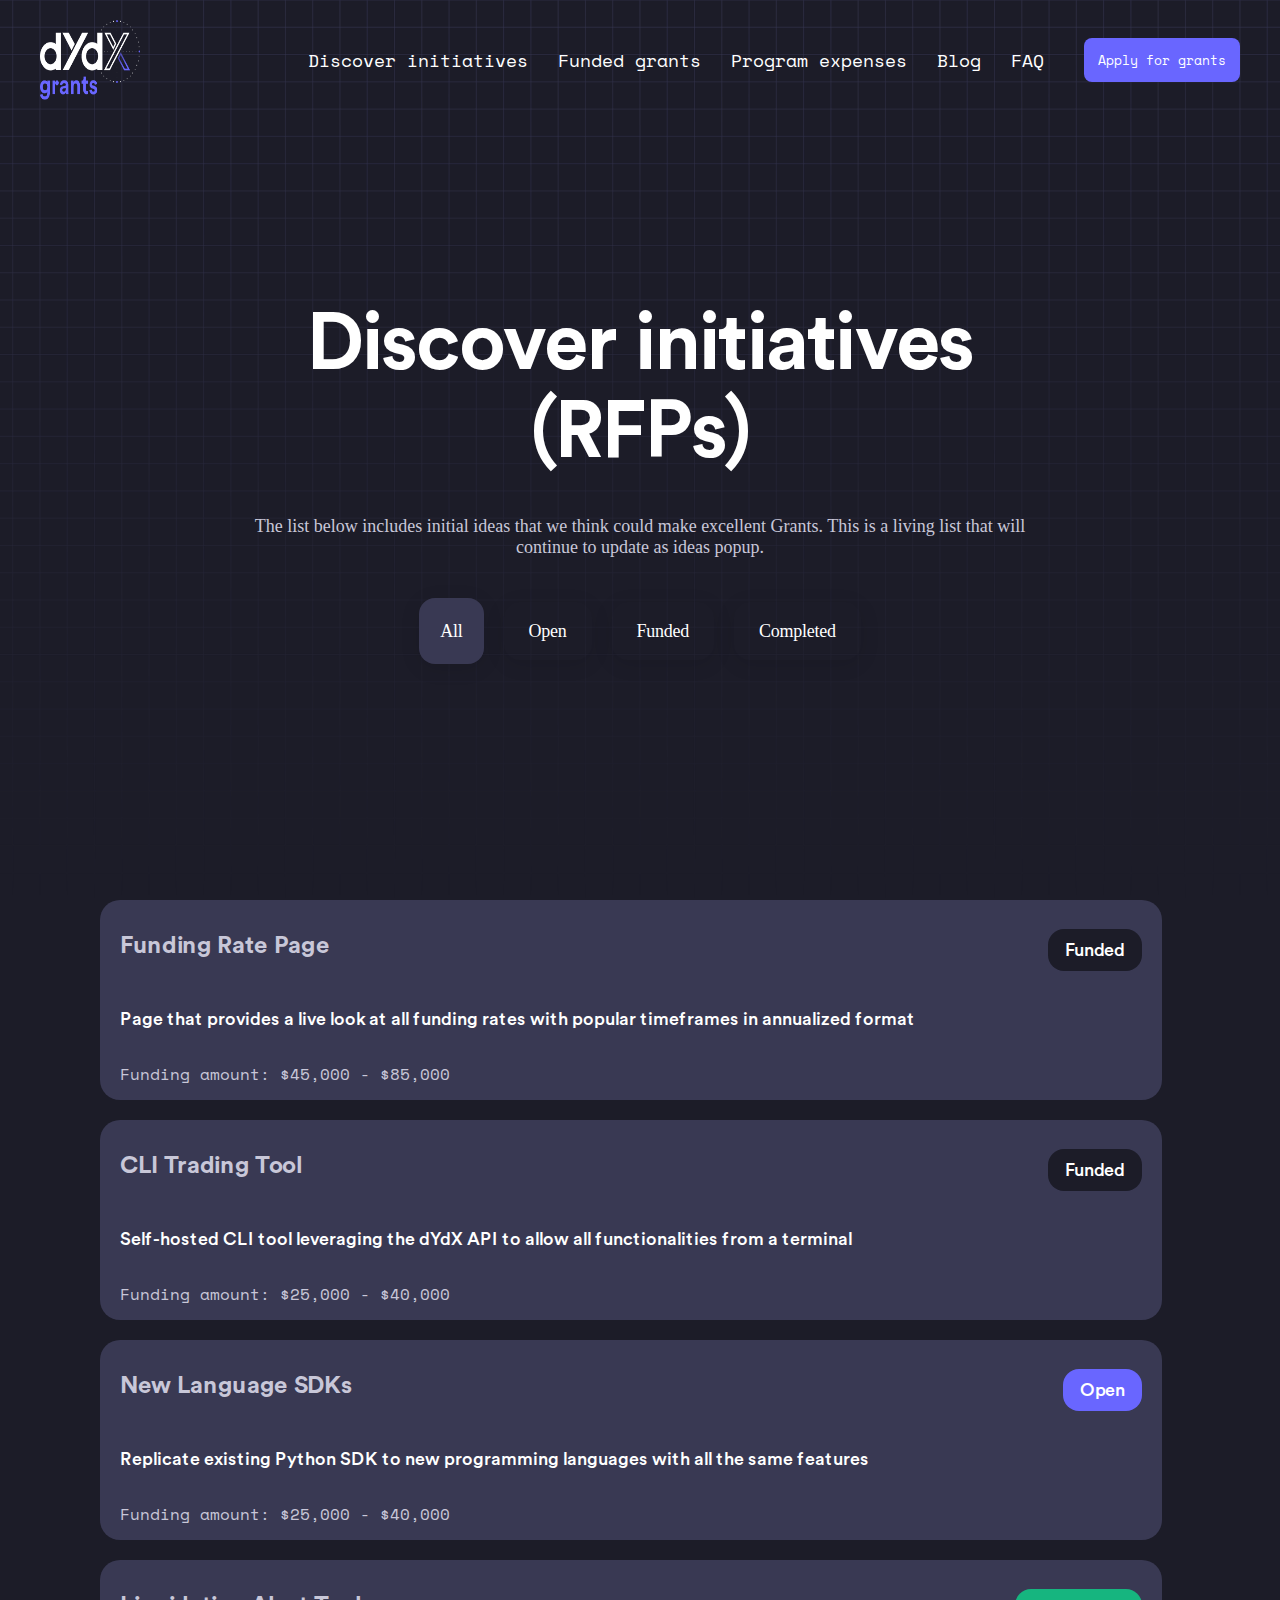
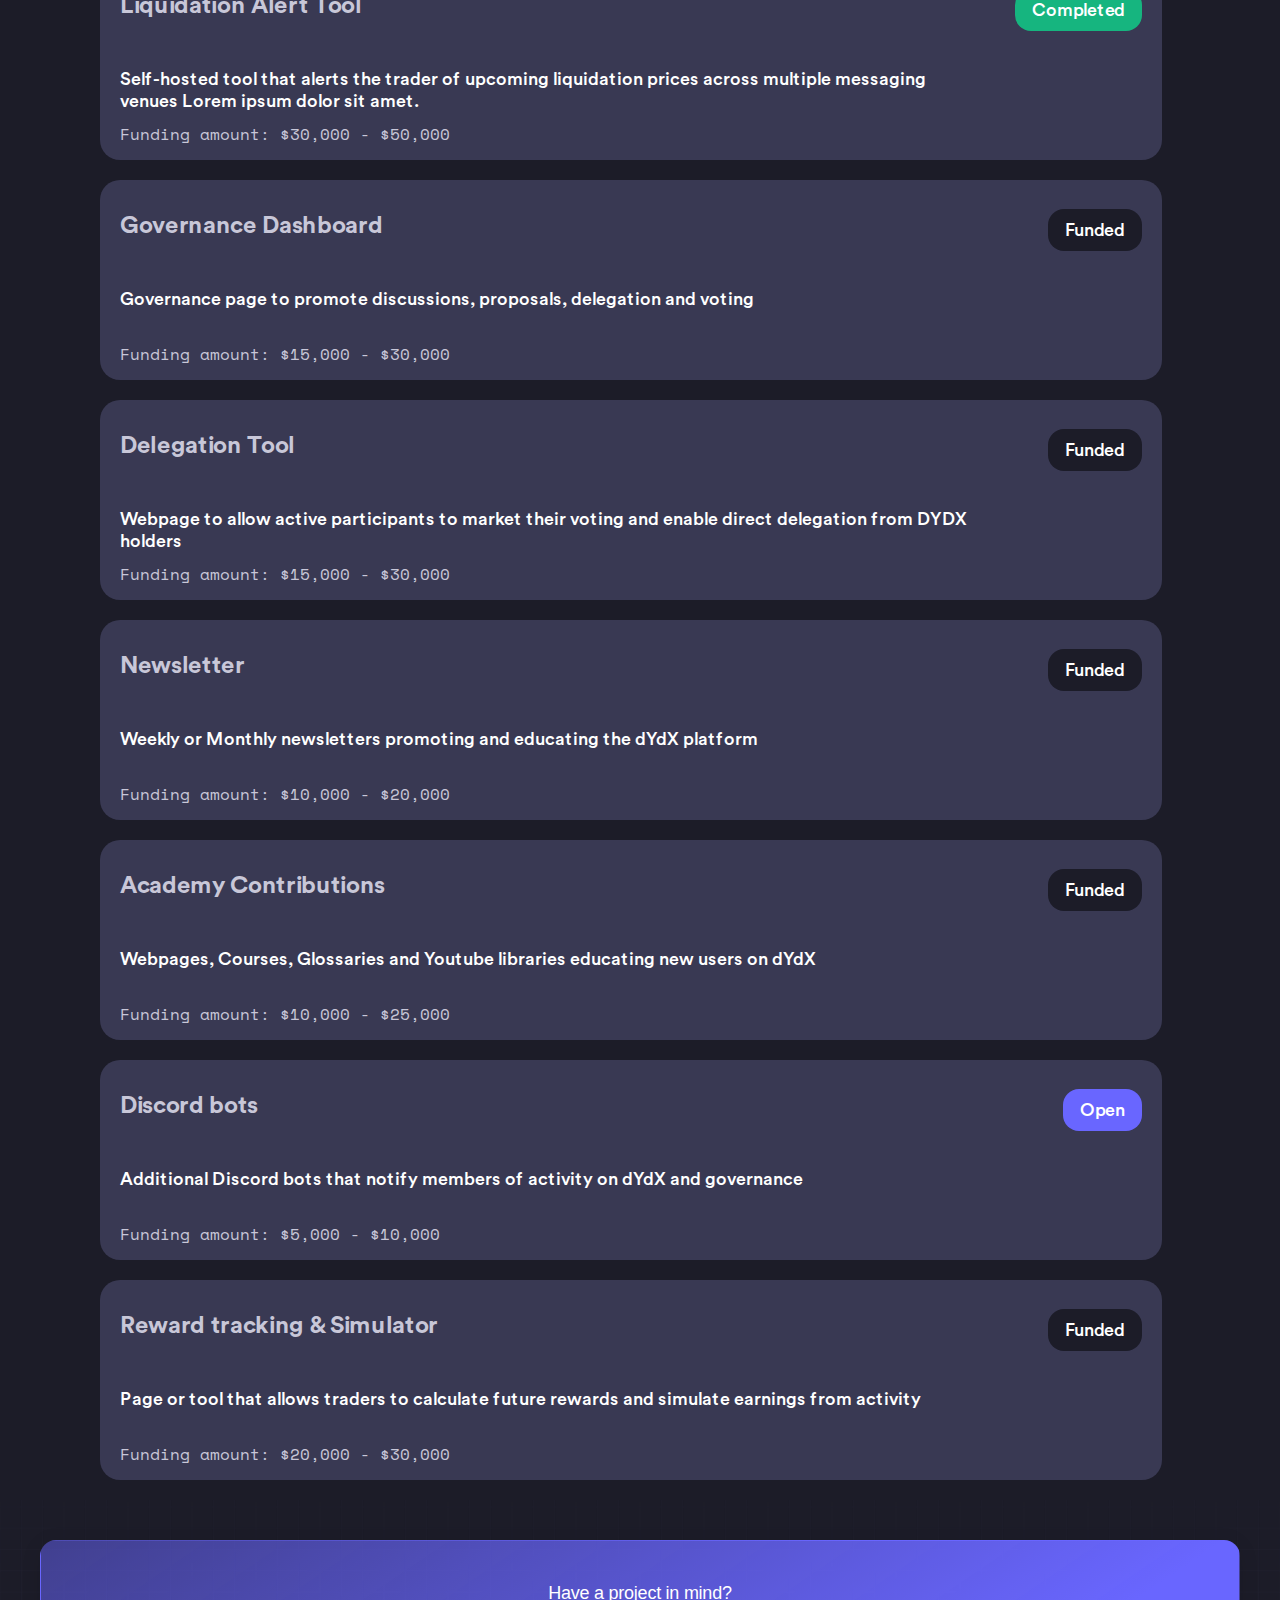
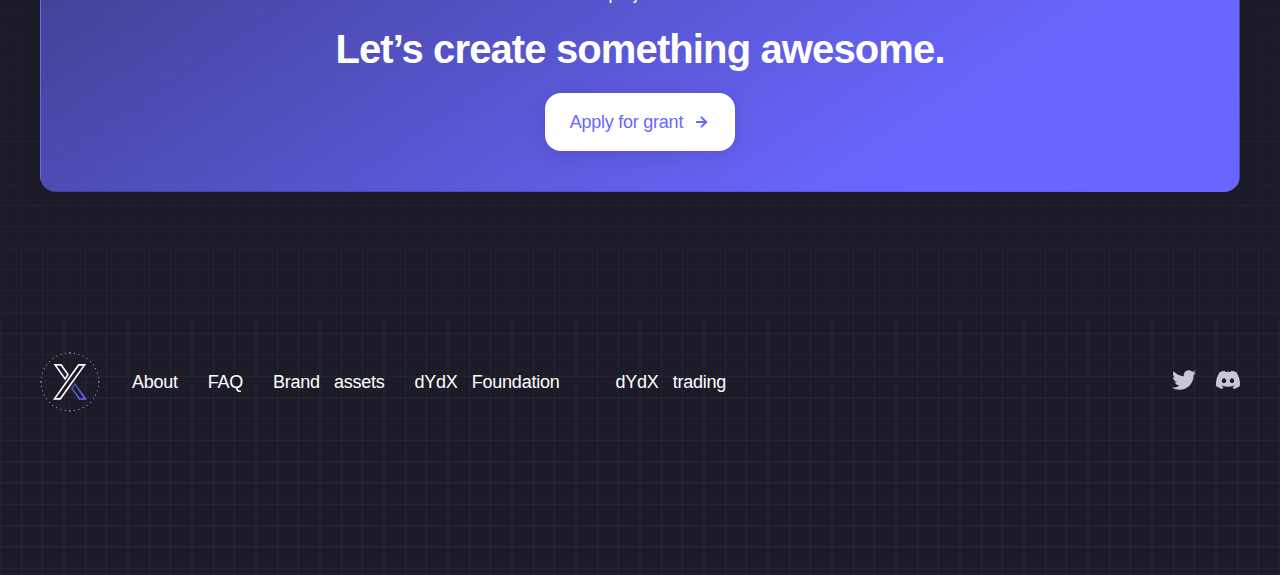
==== pages/about.html @ 783eee75 "first commit" ====
<!DOCTYPE html>
<html lang="en">
  <head>
    <meta charset="UTF-8" />
    <meta name="viewport" content="width=device-width, initial-scale=1.0" />
    <link
      rel="shortcut icon"
      href="../assets/images/Logo.png"
      type="image/x-icon"
    />
    <title>DYDX Grands</title>
    <link rel="stylesheet" href="../scss/main.css" />
  </head>
  <body>
    <header>
      <div class="container">
        <div class="header-nav">
          <img class="logo" src="../assets/images/Logo.png" alt="" />
          <nav>
            <ul>
              <li>
                <a href="./about.html">Discover initiatives</a>
                <a href="./Funded_grants.html">Funded grants</a>
                <a href="./index.html">Program expenses</a>
                <a href="./Blog.html">Blog</a>
                <a href="./FAQ.html">FAQ</a>
              </li>
            </ul>
            <button class="btn">Apply <span>for grants</span></button>

            <img
              src="../assets/icons/fi_menu.svg"
              alt=""
              class="menu-button"
              onclick="toggleMenu()"
            />
          </nav>
        </div>
      </div>

      <div class="header-title">
        <h1>Discover initiatives (RFPs)</h1>
        <b>
          The list below includes initial ideas that we think could make
          excellent Grants. This is a living list that will continue to update
          as ideas popup.
        </b>
        <div class="header-title-buttons">
          <button class="active">All</button>
          <button>Open</button>
          <button>Funded</button>
          <button>Completed</button>
        </div>
      </div>
      <div class="side-menu">
        <div class="side-menu-header">
          <img class="logo" src="../assets/images/Logo.png" alt="" />
          <div class="side-menu-header-buttons">
            <button class="btn">Apply <span>for grants</span></button>
            <div class="side-menu-close" onclick="toggleMenu()">&times;</div>
          </div>
        </div>
        <div class="side-menu-links">
          <a href="./pages/about.html">Discover initiatives</a>
          <a href="./pages/Funded_grants.html">Funded grants</a>
          <a href="./index.html">Program expenses</a>
          <a href="./pages/Blog.html">Blog</a>
          <a href="./pages/FAQ.html">FAQ</a>
        </div>
        <div class="side-menu-footer">
          <img src="../assets/icons/Twitter_Negative.svg" alt="" />
          <img src="../assets/icons/Discord_Negative.svg" alt="" />
        </div>
      </div>
    </header>
    <main class="categories-images">
      <section class="categories-about">
        <div class="container">
          <div class="categories-about-card">
            <div class="categories-about-card-header">
              <b> Funding Rate Page </b>

              <p class="fff">
                Page that provides a live look at all funding rates with popular
                timeframes in annualized format <span> asgdfhdngmfbvncbvcbxvncb</span>
              </p>
              <p class="ff">Funding amount: $45,000 - $85,000</p>
            </div>
            <div>
              <button>Funded</button>
            </div>
          </div>
          <div class="categories-about-card">
            <div class="categories-about-card-header">
              <b> CLI Trading Tool </b>

              <p class="fff">
                Self-hosted CLI tool leveraging the dYdX API to allow all
                functionalities from a terminal <span>
                  asgdfhdngmfbvncbvnmn,nmbnvcbvxcbncbxvncb
                </span>
              </p>
              <p class="ff">Funding amount: $25,000 - $40,000</p>
            </div>
            <div>
              <button>Funded</button>
            </div>
          </div>
          <div class="categories-about-card">
            <div class="categories-about-card-header">
              <b> New Language SDKs </b>

              <p class="fff">
                Replicate existing Python SDK to new programming languages with  all the same features <span>asgdfhdngmfbvncbvghmn,mnmbvnbcbvnbcbxvncb</span>
               
              </p>
              <p class="ff">Funding amount: $25,000 - $40,000</p>
            </div>
            <div>
              <button class="actives">Open</button>
            </div>
          </div>
          <div class="categories-about-card">
            <div class="categories-about-card-header">
              <b> Liquidation Alert Tool </b>

              <p class="fff">
                Self-hosted tool that alerts the trader of upcoming liquidation
                prices across multiple messaging venues Lorem ipsum dolor sit amet.
              </p>
              <p class="ff">Funding amount: $30,000 - $50,000</p>
            </div>
            <div>
              <button class="activ">Completed</button>
            </div>
          </div>
          <div class="categories-about-card classes">
            <div class="categories-about-card-header">
              <b> Governance Dashboard </b>

              <p class="fff">
                Governance page to promote discussions, proposals, delegation  and voting <span>bfgncmfbnvnvb ncbfnvnbxfvcnbvnxvnb fvcn nvcn </span>
               
              </p>
              <p class="ff">Funding amount: $15,000 - $30,000</p>
            </div>
            <div>
              <button>Funded</button>
            </div>
          </div>
          <div class="categories-about-card">
            <div class="categories-about-card-header">
              <b> Delegation Tool</b>
              <p class="fff">
                Webpage to allow active participants to market their voting and enable direct delegation from DYDX holders  <span> asgdfhdngmfbvncbvcbxvncb</span>
              </p>
              <p class="ff">Funding amount: $15,000 - $30,000</p>
            </div>
            <div>
              <button>Funded</button>
            </div>
          </div>
          <div class="categories-about-card">
            <div class="categories-about-card-header">
              <b> Newsletter  </b>
              <p class="fff">
                Weekly or Monthly newsletters promoting and educating the dYdX platform  <span> asgdfhdngmfbvncbv gvhgfnvbmm,hb,hnbnn,gh ccbxvncb</span>
              </p>
              <p class="ff">Funding amount: $10,000 - $20,000</p>
            </div>
            <div>
              <button>Funded</button>
            </div>
          </div>
          <div class="categories-about-card">
            <div class="categories-about-card-header">
              <b> Academy Contributions </b>
              <p class="fff">
                Webpages, Courses, Glossaries and Youtube libraries educating new users on dYdX  <span> asgdfhdngmmb n, bnbmnfbvncbvcbxvncb</span>
              </p>
              <p class="ff">Funding amount: $10,000 - $25,000</p>
            </div>
            <div>
              <button>Funded</button>
            </div>
          </div>
          <div class="categories-about-card">
            <div class="categories-about-card-header">
              <b> Discord bots </b>
              <p class="fff">
                Additional Discord bots that notify members of activity on dYdX and governance  <span> asgdfhdngmfbvncbvcbxfhjgmvmb mvncb</span>
              </p>
              <p class="ff">Funding amount: $5,000 - $10,000</p>
            </div>
            <div>
              <button class="actives">Open</button>
            </div>
          </div>
          <div class="categories-about-card">
            <div class="categories-about-card-header">
              <b> Reward tracking & Simulator</b>
              <p class="fff">
                Page or tool that allows traders to calculate future rewards and simulate earnings from activity  <span> asgdfhdngmfbvncbvcbxvncb</span>
              </p>
              <p class="ff">Funding amount: $20,000 - $30,000</p>
            </div>
            <div>
              <button> Funded</button>
            </div>
          </div> 
        </div>
      </section>

    </main>
    <footer class="footer">
        <div class="container">
            <div class="footer-content">
                <p>Have a project in mind?</p>
                <h4>Let’s create something awesome.</h4>
                <button>Apply for grant <img src="../assets/icons/fi_arrow-right2.svg" alt=""></button>
            </div>
            <div class="footer-text">
                <img src="../assets/images/masterAvatar.svg" alt="">
                <div class="footer-text-links">
                    <ul>
                        <li><a href="#">About</a></li>
                        <li><a href="#">FAQ</a></li>
                        <li><a href="#">Brand &nbsp; assets</a></li>
                        <li><a href="#">dYdX &nbsp; Foundation <img src="../assets/icons/fi_external-link.svg"
                                    alt=""></a></li>
                        <li><a href="#">dYdX &nbsp; trading <img src="../assets/icons/fi_external-link.svg" alt=""></a>
                        </li>
                    </ul>
                    <div class="footer-text-links-social">
                        <a href="htps://twitter.com/dydxdao"><img src="../assets/icons/Twitter_Negative.svg" alt=""></a>
                        <a href="htps://discord.com/invite/dydx"><img src="../assets/icons/Discord_Negative.svg"
                                alt=""></a>
                    </div>
                </div>
            </div>
        </div>
    </footer>


    <script src="../js/app.js"></script>
  </body>
</html>
---- scss/main.css ----
@import url("https://fonts.googleapis.com/css2?family=Space+Mono:ital,wght@0,400;0,700;1,400;1,700&display=swap");
@import url("https://fonts.googleapis.com/css2?family=DM+Sans:ital,opsz,wght@0,9..40,100..1000;1,9..40,100..1000&family=Flow+Circular&family=Krub:ital,wght@0,200;0,300;0,400;0,500;0,600;0,700;1,200;1,300;1,400;1,500;1,600;1,700&family=Montserrat:ital,wght@0,100..900;1,100..900&family=Nunito:ital,wght@0,200..1000;1,200..1000&family=Quicksand:wght@300..700&family=Rubik:ital,wght@0,300..900;1,300..900&family=Source+Serif+4:ital,opsz,wght@0,8..60,200..900;1,8..60,200..900&display=swap");
@import url("https://fonts.googleapis.com/css2?family=DM+Sans:ital,opsz,wght@0,9..40,100..1000;1,9..40,100..1000&family=Flow+Circular&family=Krub:ital,wght@0,200;0,300;0,400;0,500;0,600;0,700;1,200;1,300;1,400;1,500;1,600;1,700&family=Montserrat:ital,wght@0,100..900;1,100..900&family=Nanum+Pen+Script&family=Nunito:ital,wght@0,200..1000;1,200..1000&family=Quicksand:wght@300..700&family=Rubik:ital,wght@0,300..900;1,300..900&family=Source+Serif+4:ital,opsz,wght@0,8..60,200..900;1,8..60,200..900&display=swap");
header {
  width: 100%;
  height: 100vh;
  background-image: url("../../assets/images/Grid-Top.svg");
  background-position: center;
  background-size: cover;
  padding: 20px 40px;
}
@media (max-width: 780px) {
  header {
    height: auto;
  }
}
@media (max-width: 1140px) {
  header {
    height: auto;
  }
}
header .contianer {
  display: flex;
  flex-direction: column;
}
header .header-nav {
  display: flex;
  justify-content: space-between;
  align-items: center;
}
header .logo {
  width: 100px;
  height: 80px;
  cursor: pointer;
}
@media (max-width: 700px) {
  header .logo {
    width: 80px;
    height: 60px;
  }
}
header nav {
  display: flex;
  align-items: center;
  gap: 40px;
}
header nav ul {
  display: flex;
  gap: 40px;
}
header nav ul li {
  display: flex;
  gap: 30px;
}
@media (max-width: 1135px) {
  header nav ul li {
    gap: 20px;
  }
}
header nav ul li a {
  color: #fff;
  font-size: 18px;
  font-family: "Space Mono";
  font-weight: 400;
  transition: all 0.3s ease-in-out;
}
@media (max-width: 1135px) {
  header nav ul li a {
    font-size: 16px;
  }
}
@media (max-width: 1000px) {
  header nav ul li a {
    display: none;
  }
}
header nav ul li a:hover {
  color: #d0cfcf;
}
header nav .btn {
  padding: 12px 14px;
  background-color: #6966FF;
  color: #fff;
  font-family: "Space Mono";
  font-weight: 500;
  border-radius: 8px;
  border: 0;
  cursor: pointer;
}
header nav .btn:hover {
  background-color: #7a78fc;
}
@media (max-width: 700px) {
  header nav .btn span {
    display: none;
  }
}
@media (max-width: 360px) {
  header nav .btn {
    display: none;
  }
}
header nav img {
  display: none;
  cursor: pointer;
}
@media (max-width: 1000px) {
  header nav img {
    width: 30px;
    display: block;
  }
}
header .header-text {
  position: relative;
  width: 100%;
  margin-top: 100px;
  display: flex;
  flex-direction: column;
  gap: 20px;
}
header .header-text-img {
  position: absolute;
  top: 264px;
  right: 330px;
  width: 277px;
  height: 24px;
  -o-object-fit: cover;
     object-fit: cover;
  z-index: -1;
}
@media (max-width: 1135px) {
  header .header-text-img {
    top: 180px;
    right: 180px;
    width: 200px;
  }
}
@media (max-width: 1000px) {
  header .header-text-img {
    display: none;
  }
}
@media (max-width: 500px) {
  header .header-text-img {
    display: block;
    top: 300px;
    right: 100px;
  }
}
@media (max-width: 431px) {
  header .header-text-img {
    display: none;
  }
}
header .header-text h1 {
  width: 60%;
  margin: 0 auto;
  font-family: "Circulars", sans-serif;
  font-size: 80px;
  font-weight: 700;
  line-height: 88px;
  letter-spacing: -0.022em;
  text-align: center;
  color: #fff;
}
@media (max-width: 1135px) {
  header .header-text h1 {
    width: 80%;
    font-size: 60px;
  }
}
@media (max-width: 700px) {
  header .header-text h1 {
    line-height: 60px;
    width: 95%;
    font-size: 50px;
  }
}
@media (max-width: 320px) {
  header .header-text h1 {
    font-size: 30px;
    width: 100%;
  }
}
header .header-text-btn {
  margin-top: 40px;
  margin-bottom: 40px;
  display: flex;
  justify-content: center;
  align-items: center;
  gap: 30px;
}
@media (max-width: 500px) {
  header .header-text-btn {
    width: 100%;
    flex-wrap: wrap;
  }
}
header .header-text-btn button {
  border-radius: 8px;
  padding: 12px 19px;
  cursor: pointer;
  color: #fff;
  font-family: "Circulars", sans-serif;
  font-weight: 500;
  font-size: 16px;
  line-height: 24px;
  border: none;
}
header .header-text-btn button:nth-child(1) {
  background-color: #393953;
}
@media (max-width: 500px) {
  header .header-text-btn button:nth-child(1) {
    width: 80%;
  }
}
header .header-text-btn button:nth-child(1):hover {
  background-color: #454560;
}
header .header-text-btn button:nth-child(2) {
  display: flex;
  align-items: center;
  justify-content: center;
  gap: 10px;
  background-color: #6966FF;
}
@media (max-width: 500px) {
  header .header-text-btn button:nth-child(2) {
    width: 80%;
  }
}
header .header-text-btn button:nth-child(2):hover {
  background-color: #7674fe;
}
header .header-text-cards {
  width: 60%;
  margin: 0 auto;
  margin-top: 20px;
  display: flex;
  justify-content: space-between;
  align-items: center;
  gap: 20px;
}
@media (max-width: 720px) {
  header .header-text-cards {
    width: 100%;
  }
}
@media (max-width: 500px) {
  header .header-text-cards {
    flex-wrap: wrap;
    gap: 40px;
  }
}
header .header-text-cards .header-text-card {
  display: flex;
  flex-direction: column;
  align-items: center;
  gap: 0px;
}
@media (max-width: 500px) {
  header .header-text-cards .header-text-card {
    width: 100%;
  }
}
header .header-text-cards .header-text-card b {
  font-family: "Space Mono", sans-serif;
  font-size: 20px;
  font-weight: 400;
  line-height: 32px;
  text-align: center;
  text-underline-position: from-font;
  -webkit-text-decoration-skip-ink: none;
          text-decoration-skip-ink: none;
  color: #fff;
}
header .header-text-cards .header-text-card p {
  font-family: "Space Mono", sans-serif;
  font-size: 18px;
  font-weight: 400;
  line-height: 24px;
  text-align: center;
  color: #C8C7D8;
}
header .side-menu {
  position: fixed;
  width: 100%;
  height: 100vh;
  top: -100vh;
  right: 0;
  background-color: hsla(240, 19%, 27%, 0.9);
  color: #fff;
  padding: 20px;
  box-shadow: -4px 0 8px rgba(0, 0, 0, 0.1);
  transition: all 0.3s ease;
  z-index: 1000;
}
header .side-menu.active {
  top: 0;
}
header .side-menu-header {
  display: flex;
  justify-content: space-between;
  align-items: center;
  margin-bottom: 20px;
  padding: 0 20px;
}
header .side-menu-header-buttons {
  display: flex;
  align-items: center;
  gap: 42px;
}
header .side-menu-header-buttons .btn {
  padding: 12px 14px;
  background-color: #6966FF;
  color: #fff;
  font-family: "Space Mono";
  font-weight: 500;
  border-radius: 8px;
  border: 0;
  cursor: pointer;
}
header .side-menu-header-buttons .btn:hover {
  background-color: #7a78fc;
}
@media (max-width: 700px) {
  header .side-menu-header-buttons .btn span {
    display: none;
  }
}
@media (max-width: 360px) {
  header .side-menu-header-buttons .btn {
    display: none;
  }
}
header .side-menu .side-menu-close {
  font-size: 3rem;
  margin-top: 5px;
  text-align: right;
  color: #fff;
  cursor: pointer;
}
header .side-menu .side-menu-links {
  display: flex;
  flex-direction: column;
  margin-top: 200px;
  justify-content: center;
  align-items: center;
}
header .side-menu .side-menu-links a {
  font-family: "Circular", sans-serif;
  color: #ccc;
  text-decoration: none;
  font-size: 1.5rem;
  margin-bottom: 15px;
}
header .side-menu .side-menu-links a:hover {
  color: #fff;
}
header .side-menu-footer {
  position: absolute;
  bottom: 40px;
  left: 50%;
  transform: translateX(-50%);
  text-align: center;
  font-size: 0.8rem;
  color: #ccc;
}
header .side-menu-footer img {
  width: 40px;
  cursor: pointer;
  margin: 0 20px;
}
@media (min-width: 1001px) {
  header .side-menu {
    display: none;
  }
}

.no-scroll {
  overflow: hidden;
}

@font-face {
  font-family: "Circular";
  src: url("../../assets/fonts/CircularStd-Bold.woff2");
  font-weight: 700;
}
@font-face {
  font-family: "Circular";
  src: url("../../assets/fonts/CircularStd-Medium.woff2");
  font-weight: 400;
}
.projects {
  width: 100%;
  margin-top: 80px;
  padding-bottom: 160px;
  background-size: cover;
  background-position: center;
}
.projects .container {
  display: flex;
  flex-direction: column;
  justify-content: center;
  align-items: center;
}
.projects-text {
  width: 45%;
  text-align: center;
  margin-bottom: 40px;
}
@media (max-width: 1031px) {
  .projects-text {
    width: 60%;
  }
}
@media (max-width: 700px) {
  .projects-text {
    width: 80%;
  }
}
@media (max-width: 500px) {
  .projects-text {
    width: 100%;
    padding: 0 20px;
  }
}
.projects-text h2 {
  font-family: "Circular", sans-serif;
  font-size: 40px;
  font-weight: 700;
  line-height: 48px;
  letter-spacing: -0.022em;
  text-align: center;
  color: #fff;
  margin-bottom: 20px;
  margin-top: 20px;
}
@media (max-width: 700px) {
  .projects-text h2 {
    font-size: 30px;
  }
}
.projects-text p {
  font-family: "Circular", sans-serif;
  font-size: 18px;
  font-weight: 400;
  line-height: 24px;
  letter-spacing: -0.014em;
  text-align: center;
  color: #C8C7D8;
  margin-bottom: 20px;
}
.projects-text a {
  text-decoration: none;
  display: flex;
  justify-content: center;
  align-items: center;
}
.projects-text a button {
  padding: 16px 24px;
  background-color: transparent;
  border: none;
  font-family: "Circular", sans-serif;
  font-size: 18px;
  font-weight: 400;
  line-height: 24px;
  letter-spacing: -0.014em;
  text-align: center;
  color: #6966FF;
  text-decoration: none;
  display: flex;
  justify-content: center;
  align-items: center;
  gap: 10px;
  cursor: pointer;
  transition: all 0.3s ease;
}
.projects-text a button:hover {
  color: #7f7dfc;
}
.projects .carousel-container {
  position: relative;
  width: 100%;
  height: 540px;
  overflow: hidden;
}
.projects .carousel {
  display: flex;
  transition: transform 0.5s ease;
  padding-left: 60px;
  cursor: grab;
}
.projects .card {
  position: relative;
  display: flex;
  flex-direction: column;
  justify-content: space-between;
  width: 300px;
  height: 540px;
  flex: 0 0 400px;
  margin: 0 10px;
  background: #393953;
  border-radius: 16px;
  box-shadow: 0 4px 6px rgba(0, 0, 0, 0.5);
}
.projects .card:nth-child(3) {
  display: flex;
  flex-direction: column;
  justify-content: start;
  align-items: start;
}
.projects .card-circle {
  border-radius: 16px;
  width: 100%;
  height: 30%;
  background-color: #232334;
}
.projects .card .card-img {
  position: absolute;
  bottom: 20px;
  left: 50px;
  transform: translateX(-50%);
  width: 50px;
  height: 50px;
}
.projects .card .card-img img {
  position: absolute;
  top: 0;
  left: 0;
  width: 100%;
  height: 100%;
  -o-object-fit: cover;
     object-fit: cover;
  z-index: 1;
}
.projects .card .card-img img:nth-child(2) {
  position: absolute;
  top: 0;
  left: 30px;
  z-index: 2;
}
.projects .card .card-img img:nth-child(3) {
  position: absolute;
  top: 0;
  left: 60px;
  z-index: 3;
}
.projects .card-text {
  padding: 20px;
  display: flex;
  flex-direction: column;
  justify-content: center;
}
.projects .card-text h3 {
  font-family: "Space Mono", sans-serif;
  font-size: 16px;
  font-weight: 400;
  line-height: 24px;
  text-align: left;
  color: #A59EBA;
}
.projects .card-text h2 {
  font-family: "Circular", sans-serif;
  font-size: 24px;
  font-weight: 700;
  line-height: 32px;
  letter-spacing: -0.019em;
  text-align: left;
  color: #fff;
  margin-top: 8px;
  margin-bottom: 8px;
}
.projects .card-text-funding {
  display: flex;
  align-items: center;
  justify-content: start;
  margin-bottom: 16px;
  gap: 10px;
  color: #A59EBA;
}
.projects .card-text-funding b {
  font-family: "Space Mono", sans-serif;
  font-size: 16px;
  font-weight: 400;
  line-height: 24px;
  text-align: left;
  color: #A59EBA;
}
.projects .card-text p {
  font-family: "Circular", sans-serif;
  font-size: 16px;
  font-weight: 450;
  line-height: 24px;
  letter-spacing: -0.011em;
  text-align: left;
  color: #fff;
}
.projects .next-button {
  position: absolute;
  top: 50%;
  right: 20px;
  transform: translateY(-50%);
  padding: 10px;
  width: 50px;
  height: 50px;
  background: #FFFFFF;
  border: none;
  border-radius: 100px;
  cursor: pointer;
  box-shadow: 0 4px 6px rgba(0, 0, 0, 0.3);
}
.projects .next-button img {
  width: 100%;
}
.projects .next-button:hover {
  background: #e6e4e4;
}
@media (max-width: 700px) {
  .projects .next-button {
    display: none;
  }
}

.news {
  width: 100%;
  margin-top: 60px;
  padding-bottom: 120px;
  background-size: cover;
  background-position: center;
}
.news .container {
  display: flex;
  flex-direction: column;
  justify-content: center;
  align-items: center;
}
.news-text {
  position: relative;
  width: 45%;
  text-align: center;
  margin-bottom: 40px;
}
@media (max-width: 1031px) {
  .news-text {
    width: 60%;
  }
}
@media (max-width: 700px) {
  .news-text {
    width: 80%;
  }
}
@media (max-width: 500px) {
  .news-text {
    width: 100%;
    padding: 0 20px;
  }
}
.news-text img {
  position: absolute;
  top: 0;
  right: 33%;
}
.news-text h2 {
  font-family: "Circular", sans-serif;
  font-size: 40px;
  font-weight: 700;
  line-height: 48px;
  letter-spacing: -0.022em;
  text-align: center;
  color: #fff;
  margin-bottom: 20px;
  margin-top: 20px;
  position: relative;
}
@media (max-width: 700px) {
  .news-text h2 {
    font-size: 30px;
  }
}
.news-text p {
  font-family: "Circular", sans-serif;
  font-size: 18px;
  font-weight: 400;
  line-height: 24px;
  letter-spacing: -0.014em;
  text-align: center;
  color: #C8C7D8;
  margin-bottom: 20px;
}
.news-text a {
  text-decoration: none;
  display: flex;
  justify-content: center;
  align-items: center;
}
.news-text a button {
  padding: 16px 24px;
  background-color: transparent;
  border: none;
  font-family: "Circular Std", sans-serif;
  font-size: 18px;
  font-weight: 400;
  line-height: 24px;
  letter-spacing: -0.014em;
  text-align: center;
  color: #6966FF;
  text-decoration: none;
  display: flex;
  justify-content: center;
  align-items: center;
  gap: 10px;
  cursor: pointer;
  transition: all 0.3s ease;
}
.news-text a button:hover {
  color: #7f7dfc;
}
.news-cards {
  width: 100%;
  display: flex;
  justify-content: center;
  align-items: center;
  gap: 40px;
  flex-wrap: wrap;
}
.news-cards .news-card {
  width: 28%;
  height: 400px;
  background: #393953;
  box-shadow: 0px 4px 20px 0px rgba(0, 0, 0, 0.1019607843);
  border-radius: 16px;
  display: flex;
  flex-direction: column;
  justify-content: start;
  align-items: start;
}
.news-cards .news-card img {
  width: 100%;
  height: 50%;
}
@media (max-width: 1031px) {
  .news-cards .news-card {
    width: 30%;
    height: auto;
  }
}
@media (max-width: 700px) {
  .news-cards .news-card {
    width: 40%;
    height: auto;
  }
}
@media (max-width: 500px) {
  .news-cards .news-card {
    flex-wrap: wrap;
    width: 80%;
    height: 100%;
  }
}
.news-cards .news-card-text {
  padding: 20px;
}
.news-cards .news-card-text b {
  font-family: "Space Mono", sans-serif;
  font-size: 16px;
  font-weight: 400;
  line-height: 24px;
  text-align: left;
  color: #C8C7D8;
}
.news-cards .news-card-text h4 {
  font-family: "Circular", sans-serif;
  font-size: 24px;
  font-weight: 700;
  line-height: 32px;
  letter-spacing: -0.019em;
  text-align: left;
  color: #fff;
  margin-top: 10px;
  margin-bottom: 70px;
}
.news-cards .news-card-text p {
  font-family: "Space Mono", sans-serif;
  font-size: 16px;
  font-weight: 400;
  line-height: 24px;
  text-align: left;
  color: #A59EBA;
}

.questions {
  width: 100%;
  display: flex;
  justify-content: center;
  align-items: center;
  flex-direction: column;
  margin-top: 30px;
  margin-bottom: 40px;
}
.questions-text {
  position: relative;
  display: flex;
  flex-direction: column;
  align-items: center;
  text-align: center;
  justify-content: center;
  width: 60%;
  margin: 0 auto;
}
@media (max-width: 862px) {
  .questions-text {
    width: 80%;
  }
}
@media (max-width: 500px) {
  .questions-text {
    width: 100%;
    padding: 20px;
  }
}
.questions-text img {
  position: absolute;
  top: 4%;
  right: 3%;
}
@media (max-width: 500px) {
  .questions-text img {
    top: 25%;
    right: 50%;
    transform: translateX(50%);
  }
}
.questions-text h2 {
  font-family: "Circular", sans-serif;
  font-size: 40px;
  font-weight: 700;
  line-height: 48px;
  letter-spacing: -0.022em;
  text-align: center;
  color: #fff;
  margin-bottom: 20px;
  margin-top: 20px;
}
.questions-text p {
  font-family: "Circular", sans-serif;
  font-size: 18px;
  font-weight: 400;
  line-height: 24px;
  letter-spacing: -0.014em;
  text-align: center;
  color: #C8C7D8;
  margin-bottom: 60px;
}
.questions .accordion {
  border-top: 1px solid #393953;
  border-left: none;
  border-right: none;
  overflow: hidden;
}
@media (max-width: 700px) {
  .questions .accordion {
    padding: 0 20px;
    border-top: none;
  }
}
.questions .accordion-item {
  border-bottom: 1px solid #393953;
}
.questions .accordion-header {
  cursor: pointer;
  padding: 15px;
  font-weight: bold;
  background: transparent;
  display: flex;
  justify-content: space-between;
  align-items: center;
  font-family: "Circular", sans-serif;
  font-size: 18px;
  font-weight: 450;
  line-height: 24px;
  letter-spacing: -0.014em;
  text-align: left;
  color: #fff;
  transition: all 0.3s ease;
}
.questions .accordion-header:hover {
  background: #252534;
}
.questions .accordion-content {
  border-top: 1px solid #393953;
  font-family: sans-serif;
  color: #e6e4e4;
  display: none;
  padding: 15px;
  background: transparent;
  border-left: 4px solid #007BFF;
}
.questions .icon {
  color: #007BFF;
  font-size: 24px;
  transition: transform 0.2s ease;
}
.questions .icon.open {
  transform: rotate(90deg);
}

.application {
  width: 100%;
  display: flex;
  justify-content: center;
  align-items: center;
  flex-direction: column;
  margin-top: 120px;
  margin-bottom: 100px;
}
.application-text {
  position: relative;
  display: flex;
  flex-direction: column;
  align-items: center;
  text-align: center;
  justify-content: center;
  width: 60%;
  margin: 0 auto;
}
.application-text img {
  width: 161px;
  position: absolute;
  top: 35%;
  right: 27%;
}
@media (max-width: 500px) {
  .application-text img {
    right: 10%;
  }
}
@media (max-width: 862px) {
  .application-text {
    width: 80%;
  }
}
@media (max-width: 500px) {
  .application-text {
    width: 100%;
    padding: 20px;
  }
}
.application-text h2 {
  font-family: "Circular", sans-serif;
  font-size: 40px;
  font-weight: 700;
  line-height: 48px;
  letter-spacing: -0.022em;
  text-align: center;
  color: #fff;
  margin-bottom: 20px;
  margin-top: 20px;
}
.application-text p {
  font-family: "Circular", sans-serif;
  font-size: 18px;
  font-weight: 400;
  line-height: 24px;
  letter-spacing: -0.014em;
  text-align: center;
  color: #C8C7D8;
  margin-bottom: 60px;
}
.application .application-process {
  text-align: center;
  color: #ffffff;
  font-family: Arial, sans-serif;
  padding: 20px;
}
.application .application-process .description {
  font-size: 14px;
  margin-bottom: 40px;
  color: #bbbbbb;
}
.application .application-process .steps {
  width: 100%;
  display: flex;
  justify-content: space-around;
  align-items: flex-start;
  gap: 20px;
  position: relative;
}
@media (max-width: 770px) {
  .application .application-process .steps {
    display: flex;
    flex-direction: column;
    align-items: center;
  }
}
.application .application-process .steps .Right_arrow_curved {
  position: absolute;
  z-index: 10;
  top: 0;
  left: 27%;
}
@media (max-width: 770px) {
  .application .application-process .steps .Right_arrow_curved {
    width: 100px;
    top: 32%;
    left: 15%;
    transform: rotate(110deg);
  }
}
@media (max-width: 500px) {
  .application .application-process .steps .Right_arrow_curved {
    width: 100px;
    top: 28%;
    left: 15%;
    transform: rotate(90deg);
  }
}
.application .application-process .steps .Right_arrow_curved2 {
  position: absolute;
  z-index: 10;
  bottom: 15%;
  right: 29%;
}
@media (max-width: 770px) {
  .application .application-process .steps .Right_arrow_curved2 {
    width: 100px;
    bottom: 30%;
    left: 8%;
    transform: rotate(90deg);
  }
}
@media (max-width: 500px) {
  .application .application-process .steps .Right_arrow_curved2 {
    width: 100px;
    bottom: 33%;
    left: 8%;
    transform: rotate(90deg);
  }
}
.application .application-process .steps .step {
  width: 100%;
  height: 450px;
  background-color: #2e2e4d;
  border-radius: 10px;
  padding: 30px 30px 50px 30px;
  flex: 1;
  color: #fff;
  text-align: left;
  box-shadow: 0 4px 10px rgba(0, 0, 0, 0.3);
}
@media (max-width: 770px) {
  .application .application-process .steps .step {
    width: 80%;
    height: auto;
    margin: 0 auto;
  }
}
.application .application-process .steps .step:nth-child(3) {
  transform: translateY(-10px) rotate(-2deg);
}
.application .application-process .steps .step:nth-child(4) {
  transform: translateY(-5px) rotate(2deg);
}
.application .application-process .steps .step:nth-child(5) {
  transform: translateY(10px) rotate(-3deg);
}
.application .application-process .steps .step b {
  font-family: "Nanum Pen Script", sans-serif;
  font-size: 64px;
  font-weight: 400;
  line-height: 80px;
  text-align: center;
  text-underline-position: from-font;
  -webkit-text-decoration-skip-ink: none;
          text-decoration-skip-ink: none;
}
.application .application-process .steps .step h2 {
  font-family: "Circular", sans-serif;
  font-size: 24px;
  font-weight: 700;
  line-height: 32px;
  letter-spacing: -0.019em;
  text-align: left;
  text-underline-position: from-font;
  -webkit-text-decoration-skip-ink: none;
          text-decoration-skip-ink: none;
  margin-top: 30px;
  margin-bottom: 20px;
}
.application .application-process .steps .step p {
  font-family: "Circular", sans-serif;
  font-size: 16px;
  font-weight: 450;
  line-height: 24px;
  letter-spacing: -0.011em;
  text-align: left;
  text-underline-position: from-font;
  -webkit-text-decoration-skip-ink: none;
          text-decoration-skip-ink: none;
}

@keyframes extend-line {
  0% {
    width: 0;
    opacity: 1;
  }
  100% {
    width: 20px;
    opacity: 1;
  }
}
header .header-title {
  width: 65%;
  margin: 0 auto;
  margin-top: 200px;
  text-align: center;
}
header .header-title h1 {
  font-family: "Circular";
  font-size: 80px;
  font-weight: 700;
  line-height: 88px;
  letter-spacing: -0.022em;
  text-align: center;
  color: #fff;
  margin-top: 50px;
  margin-bottom: 40px;
}
@media (max-width: 700px) {
  header .header-title h1 {
    font-size: 50px;
  }
}
header .header-title b {
  font-family: "Circular Std";
  font-size: 18px;
  font-weight: 400;
  text-align: center;
  color: #C8C7D8;
  margin-top: 40px;
  margin-bottom: 100px;
}
header .header-title .header-title-buttons {
  display: flex;
  justify-content: center;
  align-items: center;
  gap: 20px;
  margin-top: 40px;
  margin-bottom: 100px;
}
header .header-title .header-title-buttons button {
  padding: 16px 24px;
  background-color: transparent;
  border: 1px solid;
  border-image-source: linear-gradient(360deg, rgba(255, 255, 255, 0) 50%, #FFFFFF 100%);
  box-shadow: 0px 4px 20px 0px rgba(0, 0, 0, 0.1019607843);
  border-radius: 16px;
  color: #fff;
  font-family: "Circular Std";
  font-size: 18px;
  font-weight: 450;
  line-height: 24px;
  letter-spacing: -0.014em;
  cursor: pointer;
  transition: all 0.3s ease;
}
@media (max-width: 500px) {
  header .header-title .header-title-buttons button {
    width: 80%;
  }
}
header .header-title .header-title-buttons button:hover {
  background-color: #393953;
  color: #FFFFFF;
}
header .header-title .header-title-buttons .active {
  background-color: #393953;
  padding: 20px;
}

body {
  scroll-behavior: smooth;
  overflow-x: hidden;
}

.categories-images {
  margin-left: 100px;
}
@media (max-width: 500px) {
  .categories-images {
    margin-left: 0px;
  }
}

.categories-about {
  width: 100%;
  display: flex;
  justify-content: center;
  align-items: center;
  gap: 20px;
}
.categories-about .contiainer {
  width: 100%;
}
.categories-about .categories-about-card {
  background-color: #393953;
  padding: 40px 20px;
  width: 90%;
  height: 200px;
  color: #fff;
  border-radius: 20px;
  display: flex;
  justify-content: center;
  align-items: center;
  gap: 50px;
  margin-bottom: 20px;
}
.categories-about .categories-about-card:hover {
  box-shadow: #0b0a41 0px 4px 50px 0px;
  transition: all 0.3s ease;
  transform: scale(1.01);
}
@media (max-width: 500px) {
  .categories-about .categories-about-card {
    height: 300px;
    width: 500px;
    padding: 60px 40px;
    flex-direction: column;
  }
}
.categories-about .categories-about-card .categories-about-card-header b {
  font-family: "Circular";
  font-size: 24px;
  font-weight: 700;
  line-height: 24px;
  letter-spacing: -0.014em;
  color: #C8C7D8;
  position: relative;
  top: -20px;
}
.categories-about .categories-about-card button {
  padding: 8px 16px;
  background-color: #1C1C28;
  border: 1px solid;
  border-image-source: linear-gradient(360deg, rgba(255, 255, 255, 0) 50%, #FFFFFF 100%);
  position: relative;
  bottom: 50px;
  left: 0;
  border-radius: 16px;
  color: #fff;
  font-family: "Circular";
  font-size: 18px;
  font-weight: 400;
  line-height: 24px;
  letter-spacing: -0.014em;
  cursor: pointer;
  transition: all 0.3s ease;
}
@media (max-width: 500px) {
  .categories-about .categories-about-card button {
    width: 80%;
  }
}
.categories-about .categories-about-card button:hover {
  box-shadow: #1C1C28 0px 4px 20px 0px;
}
.categories-about .categories-about-card .actives {
  background-color: #6966FF;
  color: #FFFFFF;
}
.categories-about .categories-about-card .activ {
  background-color: #16B57F;
  color: #FFFFFF;
}
.categories-about .categories-about-card .fff {
  position: relative;
  bottom: -30px;
  font-family: "Circular";
  font-size: 18px;
  font-weight: 400;
  color: #fff;
}
.categories-about .categories-about-card .fff span {
  color: transparent;
}
@media (max-width: 500px) {
  .categories-about .categories-about-card .fff span {
    display: none;
  }
}
.categories-about .categories-about-card .ff {
  position: relative;
  bottom: -40px;
  color: #C8C7D8;
  font-family: "Space Mono";
  font-size: 16px;
  font-weight: 400;
  line-height: 24px;
  text-align: left;
  text-underline-position: from-font;
  -webkit-text-decoration-skip-ink: none;
          text-decoration-skip-ink: none;
}
.categories-about .categories-about-card .classes {
  padding: 20px;
}

body {
  font-family: "Circular Std", sans-serif;
}

.header_funded {
  height: -moz-fit-content;
  height: fit-content;
}

.container {
  max-width: 1380px;
  margin: 0 auto;
}
.container .form-check {
  margin-left: 50px;
}
.container .form-check .px_16 {
  color: #FFFFFF;
  padding-left: 20px;
}
.container .form-switch {
  margin-left: 50px;
}
.container a {
  text-decoration: none;
}
.container .section h1 {
  text-align: center;
  margin-top: 100px;
  font-size: 60px;
  font-weight: 700;
  line-height: 72px;
  letter-spacing: -0.022em;
  text-align: center;
  color: #FFFFFF;
  margin-bottom: 40px;
}
.container .section .nav_bar {
  display: flex;
  justify-content: start;
  align-items: center;
  gap: 40px;
  margin-left: 90px;
}
.container .section .nav_bar .chevron {
  display: none;
}
.container .section .form-check-input {
  cursor: pointer;
  margin-left: 90px;
}
.container .section .form-switch {
  margin-left: 90px;
}
.container .section .ms-3 {
  margin-left: 70px;
}
.container .section .px_16 {
  font-size: 16px;
  font-weight: 500;
  line-height: 24px;
  letter-spacing: -0.011em;
  text-align: center;
  color: #C8C7D8;
}
.container .section .px_16 a {
  font-size: 16px;
  font-weight: 500;
  line-height: 24px;
  letter-spacing: -0.011em;
  text-align: center;
  color: #C8C7D8;
}
.container .section .px_16 a:hover {
  color: #fff;
}
.container .section .all {
  padding: 12px 16px 0 16px;
  background: #393953;
  border-radius: 8px;
}
.container .section .form-check .px_16 {
  color: #C8C7D8;
}
.container .grid_container {
  padding: 25px;
  display: grid;
  grid-template-columns: repeat(auto-fill, minmax(370px, 1fr));
  grid-template-rows: 560px 560px 560px;
  gap: 30px;
}
.container .grid_container .avatar_2 {
  left: 55px;
}
.container .grid_container .avatar_4 {
  left: 120px;
}
.container .grid_container .avatar_3 {
  left: 90px;
}
.container .grid_container .grid_item {
  grid-gap: 25px;
  gap: 30px;
  background-color: #393953;
  border-radius: 16px;
  position: relative;
}
.container .grid_container .grid_item .avatar_2 {
  left: 55px;
}
.container .grid_container .grid_item .avatar_4 {
  left: 120px;
}
.container .grid_container .grid_item .avatar_3 {
  left: 90px;
}
.container .grid_container .grid_item .items {
  padding: 25px 0 25px 25px;
  width: 90%;
}
.container .grid_container .grid_item .fff {
  color: #FFFFFF;
  padding-top: 10px;
}
.container .grid_container .grid_item .category {
  color: #A59EBA;
}
.container .grid_container .grid_item .px_24 {
  font-size: 24px;
  font-weight: 700;
  line-height: 32px;
  letter-spacing: -0.019em;
  text-align: left;
  padding: 10px 0 10px 0;
}
.container .grid_container .grid_item .avatar {
  position: absolute;
  top: 480px;
}
.container .grid_container .grid_item .avatar_2 {
  left: 55px;
  position: absolute;
}
.container .grid_container .grid_item .avatar_4 {
  left: 120px;
}
.container .grid_container .grid_item .avatar_3 {
  left: 90px;
}
.container .grid_container .third {
  width: 100%;
  height: 180px;
  background-color: rgb(35, 35, 52);
  border-width: 1px;
  border-style: solid;
  border-color: rgb(35, 35, 52);
  -o-border-image: initial;
     border-image: initial;
  border-radius: 16px;
}

@media (max-width: 1075px) {
  .container .section .nav_bar {
    gap: 25px;
  }
}
@media (max-width: 1075px) {
  .container .section .nav_bar {
    justify-content: left;
    margin-left: 0;
  }
}
@media (max-width: 1075px) {
  .container .section .nav_bar {
    align-items: center;
    justify-content: center;
  }
  .container .section .nav_bar .party {
    display: none;
  }
  .container .section .nav_bar .chevron {
    display: block;
  }
}
@media (max-width: 1075px) {
  .container .section .nav_bar .Analytics {
    display: none;
  }
}
@media (max-width: 680px) {
  .container .nav_bar {
    gap: 29px;
  }
  .container .nav_bar .chevron {
    margin-right: 20px;
  }
  .container .nav_bar .Growth {
    display: none;
  }
}
@media (max-width: 580px) {
  .container .nav_bar .all {
    margin-left: 30px;
  }
}
@media (max-width: 540px) {
  .container .section .nav_bar {
    justify-content: center;
    gap: 15px;
    align-items: center;
  }
  .container .section .nav_bar .Growth, .container .section .nav_bar .Governance {
    display: none;
  }
}
.hero-fnt {
  text-align: center;
  color: white;
}

.nvbr-mnu {
  text-decoration: none;
  text-align: center;
  color: rgb(255, 255, 255);
  margin-bottom: 50px;
}

.box {
  width: 700px;
  height: 130px;
  background-color: 255;
}

.footer {
  width: 100%;
  height: 75vh;
  background-image: url("../../assets/images/Grid-Bottom.svg");
  background-size: cover;
  background-position: center;
  color: #fff;
  padding: 20px 40px;
}
@media (max-width: 780px) {
  .footer {
    height: auto;
  }
}
.footer .contianer {
  display: flex;
  flex-direction: column;
  justify-content: center;
  align-items: center;
}
.footer-content {
  margin-bottom: 160px;
  width: 100%;
  display: flex;
  flex-direction: column;
  justify-content: center;
  align-items: center;
  gap: 20px;
  margin-top: 20px;
  background: linear-gradient(325.79deg, #6966FF 24.5%, rgba(105, 102, 255, 0.36) 117.69%);
  border: 1px solid;
  border-image-source: linear-gradient(360deg, rgba(255, 255, 255, 0) 50%, #FFFFFF 100%);
  box-shadow: 0px 4px 20px 0px rgba(0, 0, 0, 0.1019607843);
  border-radius: 16px;
  padding: 40px 0;
}
.footer-content p {
  font-family: "Circular Std", sans-serif;
  font-size: 18px;
  font-weight: 450;
  line-height: 24px;
  letter-spacing: -0.014em;
  text-align: center;
  text-underline-position: from-font;
  -webkit-text-decoration-skip-ink: none;
          text-decoration-skip-ink: none;
  color: #fff;
}
.footer-content h4 {
  font-family: " Circular Std", sans-serif;
  font-size: 40px;
  font-weight: 700;
  line-height: 48px;
  letter-spacing: -0.022em;
  text-align: center;
  text-underline-position: from-font;
  -webkit-text-decoration-skip-ink: none;
          text-decoration-skip-ink: none;
}
@media (max-width: 700px) {
  .footer-content h4 {
    font-size: 35px;
    line-height: 40px;
  }
}
.footer-content button {
  padding: 16px 24px;
  background-color: #fff;
  border: 1px solid;
  border-image-source: linear-gradient(360deg, rgba(255, 255, 255, 0) 50%, #FFFFFF 100%);
  box-shadow: 0px 4px 20px 0px rgba(0, 0, 0, 0.1019607843);
  border-radius: 16px;
  color: #6966FF;
  font-family: "Circular Std", sans-serif;
  font-size: 18px;
  font-weight: 450;
  line-height: 24px;
  letter-spacing: -0.014em;
  text-align: center;
  display: flex;
  justify-content: center;
  align-items: center;
  gap: 10px;
  cursor: pointer;
  transition: all 0.3s ease;
}
.footer-content button:hover {
  background-color: #e8e5e5;
}
@media (max-width: 700px) {
  .footer-content button {
    width: 80%;
  }
}
.footer-text {
  width: 100%;
  display: flex;
  justify-content: start;
  align-items: center;
  gap: 32px;
}
@media (max-width: 1000px) {
  .footer-text {
    width: 100%;
  }
}
@media (max-width: 700px) {
  .footer-text {
    align-items: self-start;
    flex-direction: column;
    gap: 20px;
  }
}
.footer-text-links {
  width: 100%;
  display: flex;
  align-items: center;
  justify-content: space-between;
  gap: 20px;
  flex-wrap: wrap;
}
@media (max-width: 700px) {
  .footer-text-links {
    align-items: self-start;
    flex-direction: column;
    gap: 20px;
  }
}
.footer-text-links ul {
  display: flex;
  gap: 30px;
  flex-wrap: wrap;
}
@media (max-width: 700px) {
  .footer-text-links ul {
    flex-direction: column;
    gap: 20px;
  }
}
.footer-text-links ul li a {
  color: #fff;
  font-family: "Circular Std", sans-serif;
  font-size: 18px;
  font-weight: 450;
  line-height: 24px;
  letter-spacing: -0.014em;
  text-align: center;
  text-underline-position: from-font;
  -webkit-text-decoration-skip-ink: none;
          text-decoration-skip-ink: none;
  cursor: pointer;
  transition: all 0.3s ease;
  display: flex;
  align-items: center;
  gap: 10px;
}
.footer-text-links ul li a img {
  width: 16px;
}
.footer-text-links ul li a:hover {
  color: #d0cfcf;
}
@media (max-width: 700px) {
  .footer-text-links ul li a {
    width: 100%;
    font-size: 16px;
  }
}
.footer-text-links-social {
  display: flex;
  gap: 20px;
  cursor: pointer;
}
.footer-text-links-social a img {
  width: 24px;
}

* {
  margin: 0;
  padding: 0;
  box-sizing: border-box;
  text-decoration: none;
  list-style: none;
}

.container {
  max-width: 1380px;
  margin: 0 auto;
}

body {
  background-color: #1c1c28;
}/*# sourceMappingURL=main.css.map */
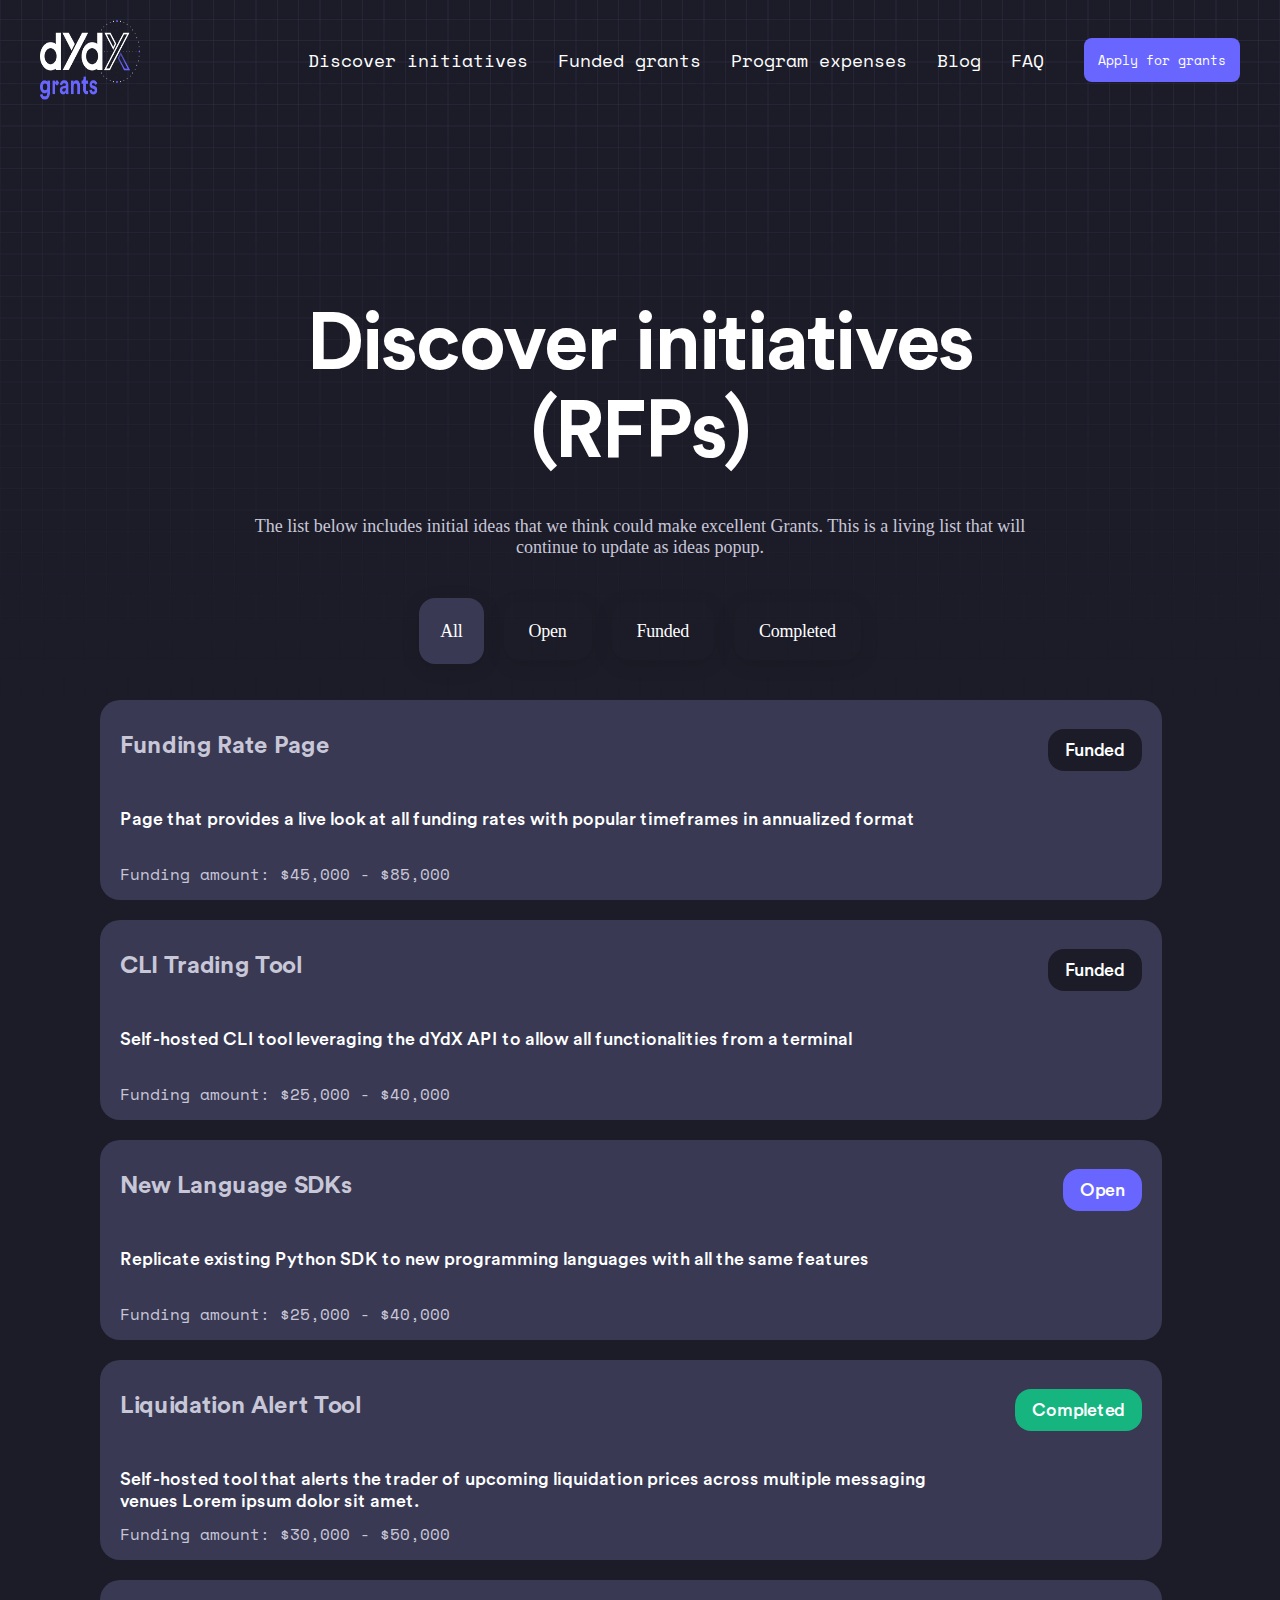
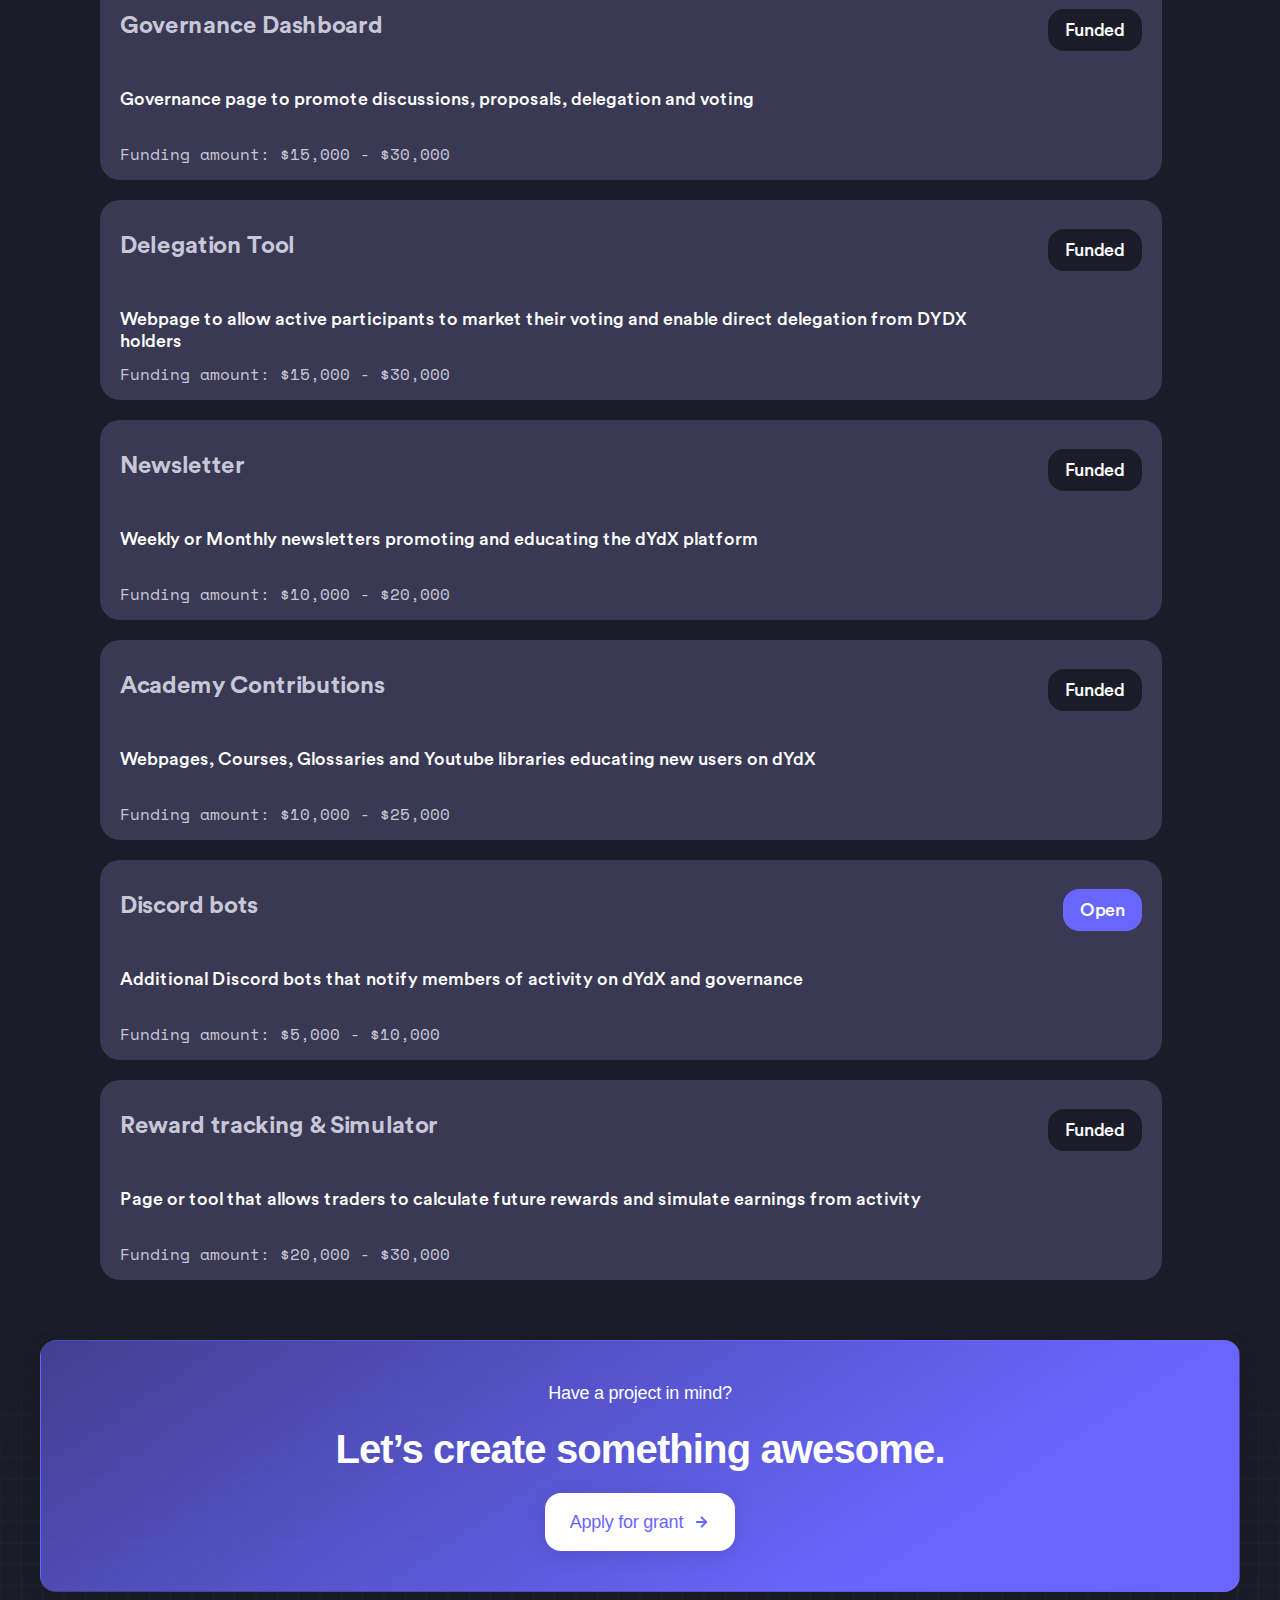
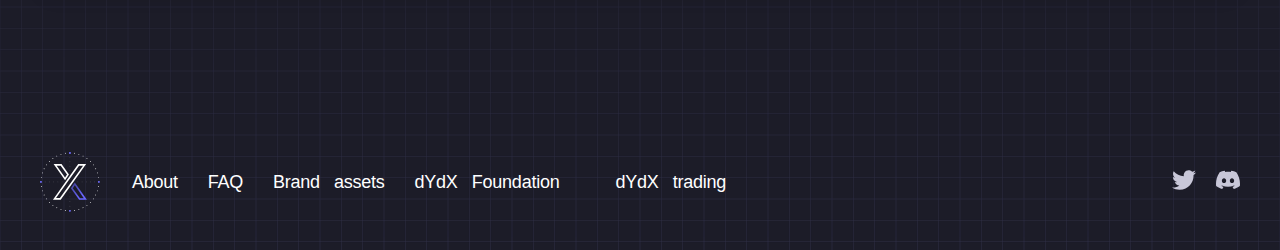
==== commit dfb7efbb: "linklar ulandi" ====
--- a/pages/about.html
+++ b/pages/about.html
@@ -1,248 +1,257 @@
 <!DOCTYPE html>
 <html lang="en">
-  <head>
-    <meta charset="UTF-8" />
-    <meta name="viewport" content="width=device-width, initial-scale=1.0" />
-    <link
-      rel="shortcut icon"
-      href="../assets/images/Logo.png"
-      type="image/x-icon"
-    />
-    <title>DYDX Grands</title>
-    <link rel="stylesheet" href="../scss/main.css" />
-  </head>
-  <body>
-    <header>
+
+<head>
+  <meta charset="UTF-8" />
+  <meta name="viewport" content="width=device-width, initial-scale=1.0" />
+  <link rel="shortcut icon" href="../assets/images/Logo.png" type="image/x-icon" />
+  <title>DYDX Grands</title>
+  <link rel="stylesheet" href="../scss/main.css" />
+</head>
+
+<body>
+  <header>
+    <div class="container">
+      <div class="header-nav">
+        <img class="logo" src="../assets/images/Logo.png" alt="" />
+        <nav>
+          <ul>
+            <li>
+              <a href="./about.html">Discover initiatives</a>
+              <a href="./Funded_grants.html">Funded grants</a>
+              <a href="./FAQ.html">Program expenses</a>
+              <a href="./Bilol.html">Blog</a>
+              <a href="./Amirbek2.html">FAQ</a>
+            </li>
+          </ul>
+          <button class="btn">Apply <span>for grants</span></button>
+
+          <img src="../assets/icons/fi_menu.svg" alt="" class="menu-button" onclick="toggleMenu()" />
+        </nav>
+      </div>
+    </div>
+
+    <div class="header-title">
+      <h1>Discover initiatives (RFPs)</h1>
+      <b>
+        The list below includes initial ideas that we think could make
+        excellent Grants. This is a living list that will continue to update
+        as ideas popup.
+      </b>
+      <div class="header-title-buttons">
+        <button class="active">All</button>
+        <button>Open</button>
+        <button>Funded</button>
+        <button>Completed</button>
+      </div>
+    </div>
+    <div class="side-menu">
+      <div class="side-menu-header">
+        <img class="logo" src="../assets/images/Logo.png" alt="" />
+        <div class="side-menu-header-buttons">
+          <button class="btn">Apply <span>for grants</span></button>
+          <div class="side-menu-close" onclick="toggleMenu()">&times;</div>
+        </div>
+      </div>
+      <div class="side-menu-links">
+        <a href="./about.html">Discover initiatives</a>
+        <a href="./Funded_grants.html">Funded grants</a>
+        <a href="./FAQ.html">Program expenses</a>
+        <a href="./Bilol.html">Blog</a>
+        <a href="./Amirbek2.html">FAQ</a>
+      </div>
+      <div class="side-menu-footer">
+        <img src="../assets/icons/Twitter_Negative.svg" alt="" />
+        <img src="../assets/icons/Discord_Negative.svg" alt="" />
+      </div>
+    </div>
+  </header>
+  <main class="categories-images">
+    <section class="categories-about">
       <div class="container">
-        <div class="header-nav">
-          <img class="logo" src="../assets/images/Logo.png" alt="" />
-          <nav>
-            <ul>
-              <li>
-                <a href="./about.html">Discover initiatives</a>
-                <a href="./Funded_grants.html">Funded grants</a>
-                <a href="./index.html">Program expenses</a>
-                <a href="./Blog.html">Blog</a>
-                <a href="./FAQ.html">FAQ</a>
-              </li>
-            </ul>
-            <button class="btn">Apply <span>for grants</span></button>
-
-            <img
-              src="../assets/icons/fi_menu.svg"
-              alt=""
-              class="menu-button"
-              onclick="toggleMenu()"
-            />
-          </nav>
-        </div>
-      </div>
-
-      <div class="header-title">
-        <h1>Discover initiatives (RFPs)</h1>
-        <b>
-          The list below includes initial ideas that we think could make
-          excellent Grants. This is a living list that will continue to update
-          as ideas popup.
-        </b>
-        <div class="header-title-buttons">
-          <button class="active">All</button>
-          <button>Open</button>
-          <button>Funded</button>
-          <button>Completed</button>
-        </div>
-      </div>
-      <div class="side-menu">
-        <div class="side-menu-header">
-          <img class="logo" src="../assets/images/Logo.png" alt="" />
-          <div class="side-menu-header-buttons">
-            <button class="btn">Apply <span>for grants</span></button>
-            <div class="side-menu-close" onclick="toggleMenu()">&times;</div>
-          </div>
-        </div>
-        <div class="side-menu-links">
-          <a href="./pages/about.html">Discover initiatives</a>
-          <a href="./pages/Funded_grants.html">Funded grants</a>
-          <a href="./index.html">Program expenses</a>
-          <a href="./pages/Blog.html">Blog</a>
-          <a href="./pages/FAQ.html">FAQ</a>
-        </div>
-        <div class="side-menu-footer">
-          <img src="../assets/icons/Twitter_Negative.svg" alt="" />
-          <img src="../assets/icons/Discord_Negative.svg" alt="" />
-        </div>
-      </div>
-    </header>
-    <main class="categories-images">
-      <section class="categories-about">
-        <div class="container">
-          <div class="categories-about-card">
-            <div class="categories-about-card-header">
-              <b> Funding Rate Page </b>
-
-              <p class="fff">
-                Page that provides a live look at all funding rates with popular
-                timeframes in annualized format <span> asgdfhdngmfbvncbvcbxvncb</span>
-              </p>
-              <p class="ff">Funding amount: $45,000 - $85,000</p>
-            </div>
-            <div>
-              <button>Funded</button>
-            </div>
-          </div>
-          <div class="categories-about-card">
-            <div class="categories-about-card-header">
-              <b> CLI Trading Tool </b>
-
-              <p class="fff">
-                Self-hosted CLI tool leveraging the dYdX API to allow all
-                functionalities from a terminal <span>
-                  asgdfhdngmfbvncbvnmn,nmbnvcbvxcbncbxvncb
-                </span>
-              </p>
-              <p class="ff">Funding amount: $25,000 - $40,000</p>
-            </div>
-            <div>
-              <button>Funded</button>
-            </div>
-          </div>
-          <div class="categories-about-card">
-            <div class="categories-about-card-header">
-              <b> New Language SDKs </b>
-
-              <p class="fff">
-                Replicate existing Python SDK to new programming languages with  all the same features <span>asgdfhdngmfbvncbvghmn,mnmbvnbcbvnbcbxvncb</span>
-               
-              </p>
-              <p class="ff">Funding amount: $25,000 - $40,000</p>
-            </div>
-            <div>
-              <button class="actives">Open</button>
-            </div>
-          </div>
-          <div class="categories-about-card">
-            <div class="categories-about-card-header">
-              <b> Liquidation Alert Tool </b>
-
-              <p class="fff">
-                Self-hosted tool that alerts the trader of upcoming liquidation
-                prices across multiple messaging venues Lorem ipsum dolor sit amet.
-              </p>
-              <p class="ff">Funding amount: $30,000 - $50,000</p>
-            </div>
-            <div>
-              <button class="activ">Completed</button>
-            </div>
-          </div>
-          <div class="categories-about-card classes">
-            <div class="categories-about-card-header">
-              <b> Governance Dashboard </b>
-
-              <p class="fff">
-                Governance page to promote discussions, proposals, delegation  and voting <span>bfgncmfbnvnvb ncbfnvnbxfvcnbvnxvnb fvcn nvcn </span>
-               
-              </p>
-              <p class="ff">Funding amount: $15,000 - $30,000</p>
-            </div>
-            <div>
-              <button>Funded</button>
-            </div>
-          </div>
-          <div class="categories-about-card">
-            <div class="categories-about-card-header">
-              <b> Delegation Tool</b>
-              <p class="fff">
-                Webpage to allow active participants to market their voting and enable direct delegation from DYDX holders  <span> asgdfhdngmfbvncbvcbxvncb</span>
-              </p>
-              <p class="ff">Funding amount: $15,000 - $30,000</p>
-            </div>
-            <div>
-              <button>Funded</button>
-            </div>
-          </div>
-          <div class="categories-about-card">
-            <div class="categories-about-card-header">
-              <b> Newsletter  </b>
-              <p class="fff">
-                Weekly or Monthly newsletters promoting and educating the dYdX platform  <span> asgdfhdngmfbvncbv gvhgfnvbmm,hb,hnbnn,gh ccbxvncb</span>
-              </p>
-              <p class="ff">Funding amount: $10,000 - $20,000</p>
-            </div>
-            <div>
-              <button>Funded</button>
-            </div>
-          </div>
-          <div class="categories-about-card">
-            <div class="categories-about-card-header">
-              <b> Academy Contributions </b>
-              <p class="fff">
-                Webpages, Courses, Glossaries and Youtube libraries educating new users on dYdX  <span> asgdfhdngmmb n, bnbmnfbvncbvcbxvncb</span>
-              </p>
-              <p class="ff">Funding amount: $10,000 - $25,000</p>
-            </div>
-            <div>
-              <button>Funded</button>
-            </div>
-          </div>
-          <div class="categories-about-card">
-            <div class="categories-about-card-header">
-              <b> Discord bots </b>
-              <p class="fff">
-                Additional Discord bots that notify members of activity on dYdX and governance  <span> asgdfhdngmfbvncbvcbxfhjgmvmb mvncb</span>
-              </p>
-              <p class="ff">Funding amount: $5,000 - $10,000</p>
-            </div>
-            <div>
-              <button class="actives">Open</button>
-            </div>
-          </div>
-          <div class="categories-about-card">
-            <div class="categories-about-card-header">
-              <b> Reward tracking & Simulator</b>
-              <p class="fff">
-                Page or tool that allows traders to calculate future rewards and simulate earnings from activity  <span> asgdfhdngmfbvncbvcbxvncb</span>
-              </p>
-              <p class="ff">Funding amount: $20,000 - $30,000</p>
-            </div>
-            <div>
-              <button> Funded</button>
-            </div>
-          </div> 
-        </div>
-      </section>
-
-    </main>
-    <footer class="footer">
-        <div class="container">
-            <div class="footer-content">
-                <p>Have a project in mind?</p>
-                <h4>Let’s create something awesome.</h4>
-                <button>Apply for grant <img src="../assets/icons/fi_arrow-right2.svg" alt=""></button>
-            </div>
-            <div class="footer-text">
-                <img src="../assets/images/masterAvatar.svg" alt="">
-                <div class="footer-text-links">
-                    <ul>
-                        <li><a href="#">About</a></li>
-                        <li><a href="#">FAQ</a></li>
-                        <li><a href="#">Brand &nbsp; assets</a></li>
-                        <li><a href="#">dYdX &nbsp; Foundation <img src="../assets/icons/fi_external-link.svg"
-                                    alt=""></a></li>
-                        <li><a href="#">dYdX &nbsp; trading <img src="../assets/icons/fi_external-link.svg" alt=""></a>
-                        </li>
-                    </ul>
-                    <div class="footer-text-links-social">
-                        <a href="htps://twitter.com/dydxdao"><img src="../assets/icons/Twitter_Negative.svg" alt=""></a>
-                        <a href="htps://discord.com/invite/dydx"><img src="../assets/icons/Discord_Negative.svg"
-                                alt=""></a>
-                    </div>
-                </div>
-            </div>
-        </div>
-    </footer>
-
-
-    <script src="../js/app.js"></script>
-  </body>
-</html>
-
+        <div class="categories-about-card">
+          <div class="categories-about-card-header">
+            <b> Funding Rate Page </b>
+
+            <p class="fff">
+              Page that provides a live look at all funding rates with popular
+              timeframes in annualized format
+              <span> asgdfhdngmfbvncbvcbxvncb</span>
+            </p>
+            <p class="ff">Funding amount: $45,000 - $85,000</p>
+          </div>
+          <div>
+            <button>Funded</button>
+          </div>
+        </div>
+        <div class="categories-about-card">
+          <div class="categories-about-card-header">
+            <b> CLI Trading Tool </b>
+
+            <p class="fff">
+              Self-hosted CLI tool leveraging the dYdX API to allow all
+              functionalities from a terminal
+              <span> asgdfhdngmfbvncbvnmn,nmbnvcbvxcbncbxvncb </span>
+            </p>
+            <p class="ff">Funding amount: $25,000 - $40,000</p>
+          </div>
+          <div>
+            <button>Funded</button>
+          </div>
+        </div>
+        <div class="categories-about-card">
+          <div class="categories-about-card-header">
+            <b> New Language SDKs </b>
+
+            <p class="fff">
+              Replicate existing Python SDK to new programming languages with
+              all the same features
+              <span>asgdfhdngmfbvncbvghmn,mnmbvnbcbvnbcbxvncb</span>
+            </p>
+            <p class="ff">Funding amount: $25,000 - $40,000</p>
+          </div>
+          <div>
+            <button class="actives">Open</button>
+          </div>
+        </div>
+        <div class="categories-about-card">
+          <div class="categories-about-card-header">
+            <b> Liquidation Alert Tool </b>
+
+            <p class="fff">
+              Self-hosted tool that alerts the trader of upcoming liquidation
+              prices across multiple messaging venues Lorem ipsum dolor sit
+              amet.
+            </p>
+            <p class="ff">Funding amount: $30,000 - $50,000</p>
+          </div>
+          <div>
+            <button class="activ">Completed</button>
+          </div>
+        </div>
+        <div class="categories-about-card classes">
+          <div class="categories-about-card-header">
+            <b> Governance Dashboard </b>
+
+            <p class="fff">
+              Governance page to promote discussions, proposals, delegation
+              and voting
+              <span>bfgncmfbnvnvb ncbfnvnbxfvcnbvnxvnb fvcn nvcn </span>
+            </p>
+            <p class="ff">Funding amount: $15,000 - $30,000</p>
+          </div>
+          <div>
+            <button>Funded</button>
+          </div>
+        </div>
+        <div class="categories-about-card">
+          <div class="categories-about-card-header">
+            <b> Delegation Tool</b>
+            <p class="fff">
+              Webpage to allow active participants to market their voting and
+              enable direct delegation from DYDX holders
+              <span> asgdfhdngmfbvncbvcbxvncb</span>
+            </p>
+            <p class="ff">Funding amount: $15,000 - $30,000</p>
+          </div>
+          <div>
+            <button>Funded</button>
+          </div>
+        </div>
+        <div class="categories-about-card">
+          <div class="categories-about-card-header">
+            <b> Newsletter </b>
+            <p class="fff">
+              Weekly or Monthly newsletters promoting and educating the dYdX
+              platform
+              <span> asgdfhdngmfbvncbv gvhgfnvbmm,hb,hnbnn,gh ccbxvncb</span>
+            </p>
+            <p class="ff">Funding amount: $10,000 - $20,000</p>
+          </div>
+          <div>
+            <button>Funded</button>
+          </div>
+        </div>
+        <div class="categories-about-card">
+          <div class="categories-about-card-header">
+            <b> Academy Contributions </b>
+            <p class="fff">
+              Webpages, Courses, Glossaries and Youtube libraries educating
+              new users on dYdX
+              <span> asgdfhdngmmb n, bnbmnfbvncbvcbxvncb</span>
+            </p>
+            <p class="ff">Funding amount: $10,000 - $25,000</p>
+          </div>
+          <div>
+            <button>Funded</button>
+          </div>
+        </div>
+        <div class="categories-about-card">
+          <div class="categories-about-card-header">
+            <b> Discord bots </b>
+            <p class="fff">
+              Additional Discord bots that notify members of activity on dYdX
+              and governance <span> asgdfhdngmfbvncbvcbxfhjgmvmb mvncb</span>
+            </p>
+            <p class="ff">Funding amount: $5,000 - $10,000</p>
+          </div>
+          <div>
+            <button class="actives">Open</button>
+          </div>
+        </div>
+        <div class="categories-about-card">
+          <div class="categories-about-card-header">
+            <b> Reward tracking & Simulator</b>
+            <p class="fff">
+              Page or tool that allows traders to calculate future rewards and
+              simulate earnings from activity
+              <span> asgdfhdngmfbvncbvcbxvncb</span>
+            </p>
+            <p class="ff">Funding amount: $20,000 - $30,000</p>
+          </div>
+          <div>
+            <button>Funded</button>
+          </div>
+        </div>
+      </div>
+    </section>
+  </main>
+  <footer class="footer">
+    <div class="container">
+      <div class="footer-content">
+        <p>Have a project in mind?</p>
+        <h4>Let’s create something awesome.</h4>
+        <button>
+          Apply for grant
+          <img src="../assets/icons/fi_arrow-right2.svg" alt="" />
+        </button>
+      </div>
+      <div class="footer-text">
+        <img src="../assets/images/masterAvatar.svg" alt="" />
+        <div class="footer-text-links">
+          <ul>
+            <li><a href="./about.html">About</a></li>
+            <li><a href="./Amirbek2.html">FAQ</a></li>
+            <li><a href="./Temur.html">Brand &nbsp; assets</a></li>
+            <li>
+              <a href="./Mirabbos.html">dYdX &nbsp; Foundation
+                <img src="../assets/icons/fi_external-link.svg" alt="" /></a>
+            </li>
+            <li>
+              <a href="#">dYdX &nbsp; trading
+                <img src="../assets/icons/fi_external-link.svg" alt="" /></a>
+            </li>
+          </ul>
+          <div class="footer-text-links-social">
+            <a href="htps://twitter.com/dydxdao"><img src="../assets/icons/Twitter_Negative.svg" alt="" /></a>
+            <a href="htps://discord.com/invite/dydx"><img src="../assets/icons/Discord_Negative.svg" alt="" /></a>
+          </div>
+        </div>
+      </div>
+    </div>
+  </footer>
+
+  <script src="../js/app.js"></script>
+</body>
+
+</html>--- a/scss/main.css
+++ b/scss/main.css
@@ -3,7 +3,7 @@
 @import url("https://fonts.googleapis.com/css2?family=DM+Sans:ital,opsz,wght@0,9..40,100..1000;1,9..40,100..1000&family=Flow+Circular&family=Krub:ital,wght@0,200;0,300;0,400;0,500;0,600;0,700;1,200;1,300;1,400;1,500;1,600;1,700&family=Montserrat:ital,wght@0,100..900;1,100..900&family=Nanum+Pen+Script&family=Nunito:ital,wght@0,200..1000;1,200..1000&family=Quicksand:wght@300..700&family=Rubik:ital,wght@0,300..900;1,300..900&family=Source+Serif+4:ital,opsz,wght@0,8..60,200..900;1,8..60,200..900&display=swap");
 header {
   width: 100%;
-  height: 100vh;
+  height: 700px;
   background-image: url("../../assets/images/Grid-Top.svg");
   background-position: center;
   background-size: cover;
@@ -1308,7 +1308,7 @@
 }
 
 body {
-  font-family: "Circular Std", sans-serif;
+  font-family: "Circular", sans-serif;
 }
 
 .header_funded {
@@ -1542,7 +1542,7 @@
 
 .footer {
   width: 100%;
-  height: 75vh;
+  height: 550px;
   background-image: url("../../assets/images/Grid-Bottom.svg");
   background-size: cover;
   background-position: center;
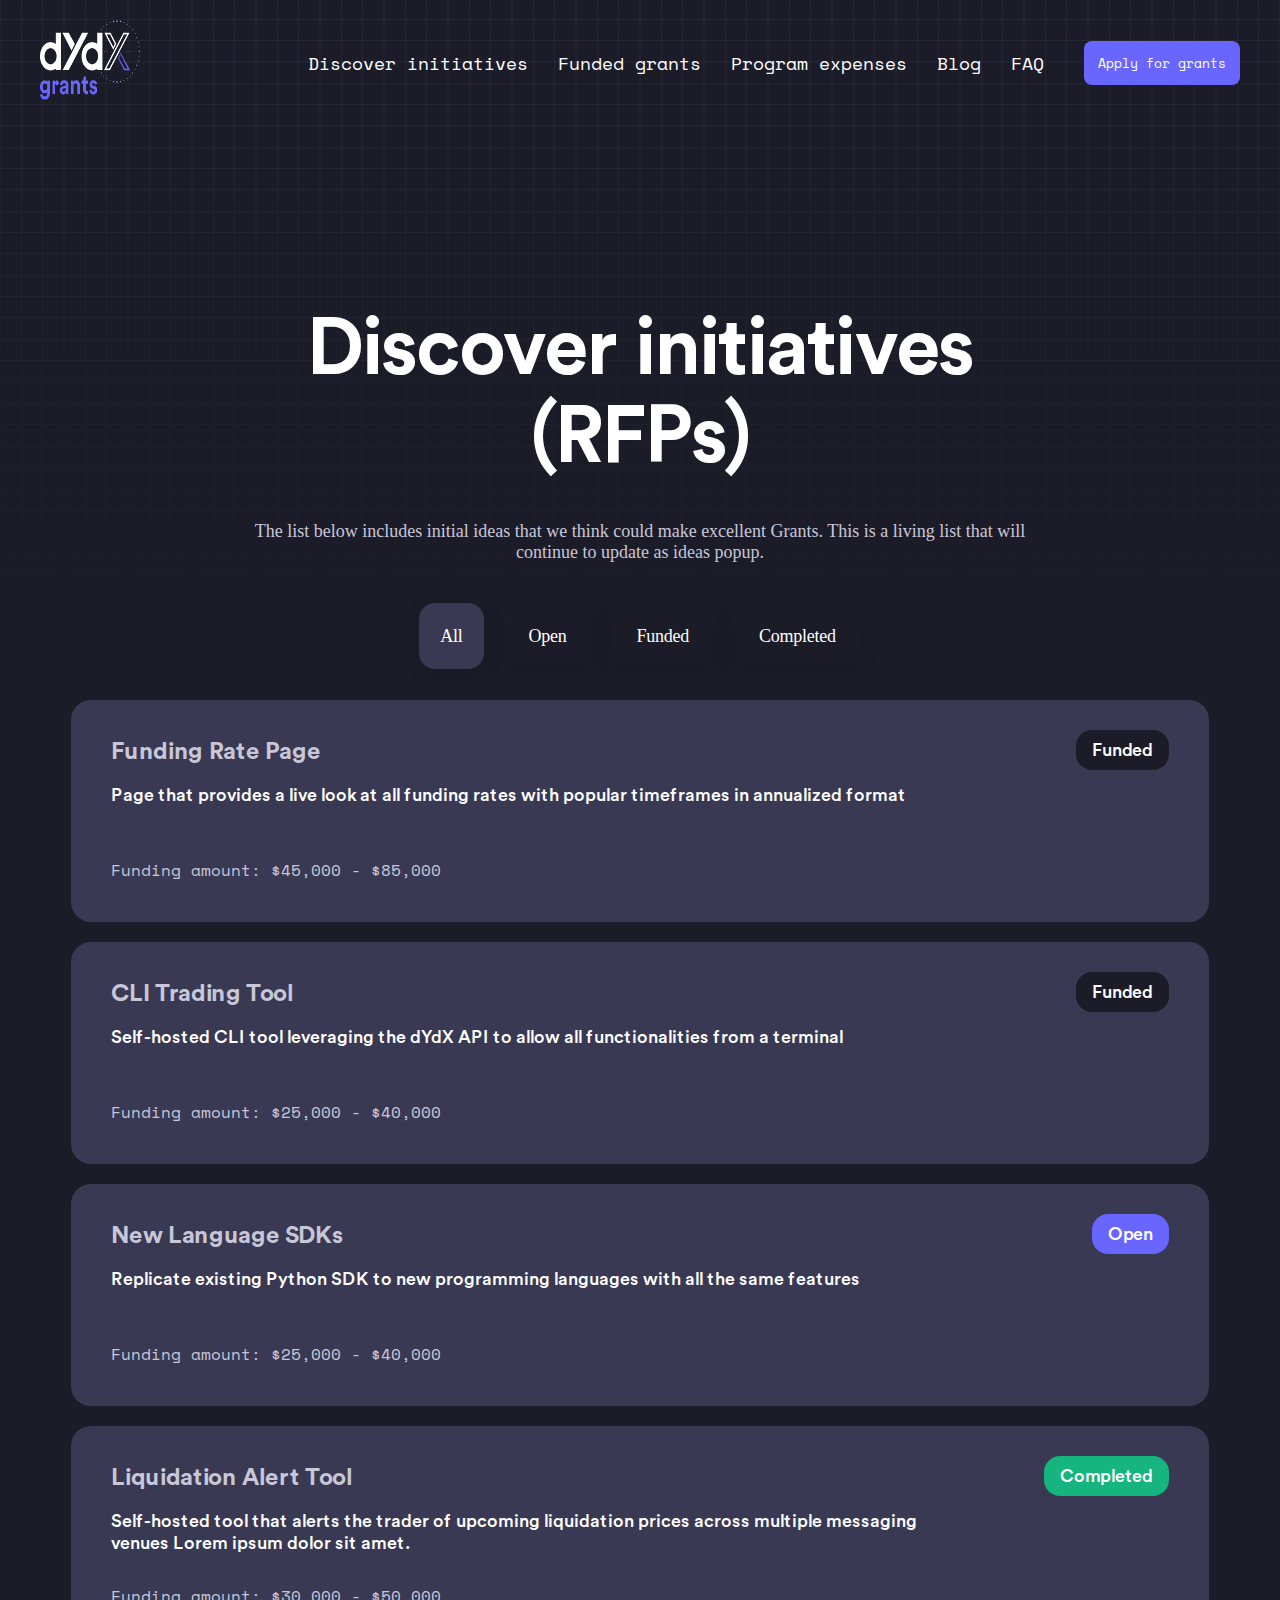
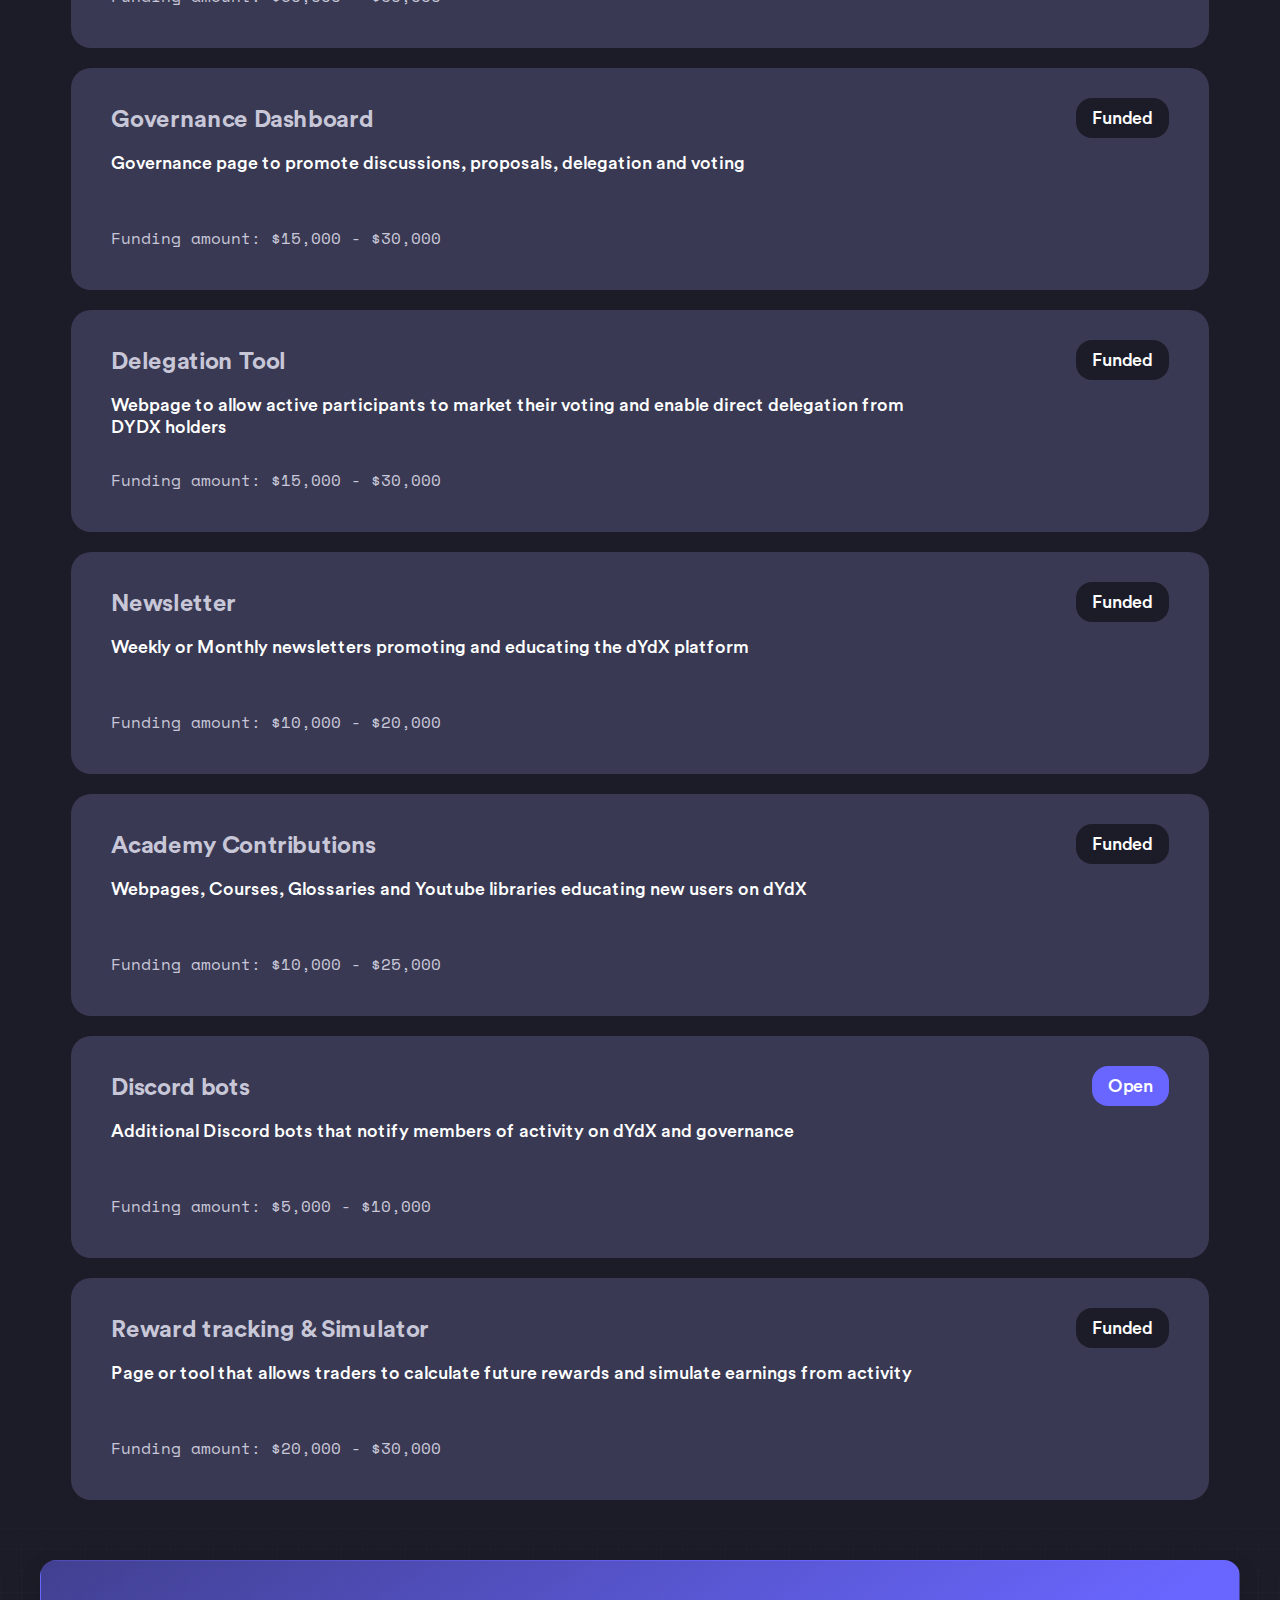
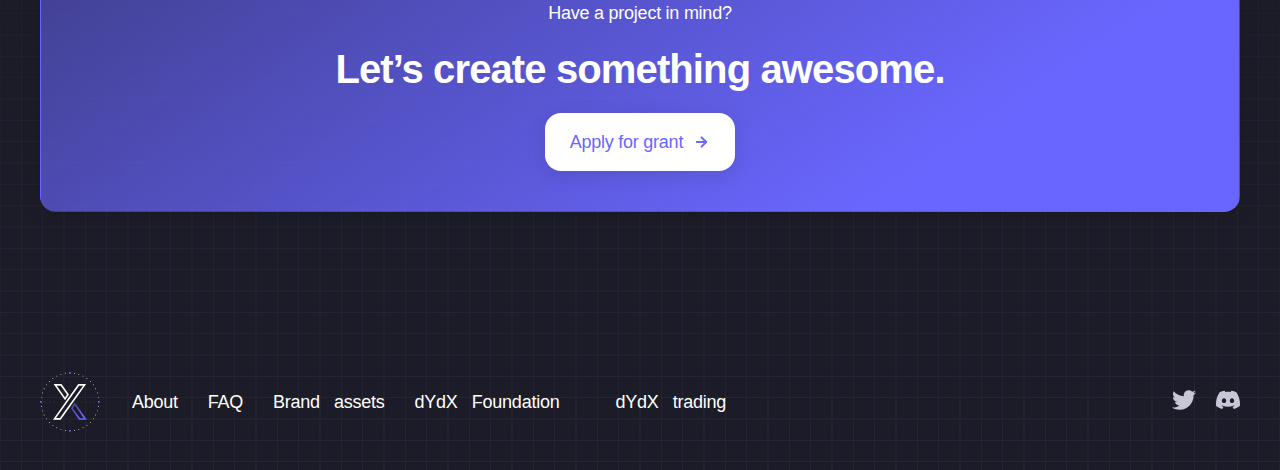
==== commit 2dd7a70a: "about kamchiliklari tuzatildi" ====
--- a/pages/about.html
+++ b/pages/about.html
@@ -13,7 +13,7 @@
   <header>
     <div class="container">
       <div class="header-nav">
-        <img class="logo" src="../assets/images/Logo.png" alt="" />
+        <a href="../index.html"><img class="logo" src="../assets/images/Logo.png" alt=""></a>
         <nav>
           <ul>
             <li>
@@ -72,7 +72,6 @@
         <div class="categories-about-card">
           <div class="categories-about-card-header">
             <b> Funding Rate Page </b>
-
             <p class="fff">
               Page that provides a live look at all funding rates with popular
               timeframes in annualized format
@@ -80,14 +79,13 @@
             </p>
             <p class="ff">Funding amount: $45,000 - $85,000</p>
           </div>
-          <div>
+          <div class="categories-about-card-button">
             <button>Funded</button>
           </div>
         </div>
         <div class="categories-about-card">
           <div class="categories-about-card-header">
             <b> CLI Trading Tool </b>
-
             <p class="fff">
               Self-hosted CLI tool leveraging the dYdX API to allow all
               functionalities from a terminal
@@ -95,7 +93,7 @@
             </p>
             <p class="ff">Funding amount: $25,000 - $40,000</p>
           </div>
-          <div>
+          <div class="categories-about-card-button">
             <button>Funded</button>
           </div>
         </div>
@@ -110,7 +108,7 @@
             </p>
             <p class="ff">Funding amount: $25,000 - $40,000</p>
           </div>
-          <div>
+          <div class="categories-about-card-button">
             <button class="actives">Open</button>
           </div>
         </div>
@@ -125,7 +123,7 @@
             </p>
             <p class="ff">Funding amount: $30,000 - $50,000</p>
           </div>
-          <div>
+          <div class="categories-about-card-button">
             <button class="activ">Completed</button>
           </div>
         </div>
@@ -140,7 +138,7 @@
             </p>
             <p class="ff">Funding amount: $15,000 - $30,000</p>
           </div>
-          <div>
+          <div class="categories-about-card-button">
             <button>Funded</button>
           </div>
         </div>
@@ -154,7 +152,7 @@
             </p>
             <p class="ff">Funding amount: $15,000 - $30,000</p>
           </div>
-          <div>
+          <div class="categories-about-card-button">
             <button>Funded</button>
           </div>
         </div>
@@ -168,7 +166,7 @@
             </p>
             <p class="ff">Funding amount: $10,000 - $20,000</p>
           </div>
-          <div>
+          <div class="categories-about-card-button">
             <button>Funded</button>
           </div>
         </div>
@@ -182,7 +180,7 @@
             </p>
             <p class="ff">Funding amount: $10,000 - $25,000</p>
           </div>
-          <div>
+          <div class="categories-about-card-button">
             <button>Funded</button>
           </div>
         </div>
@@ -195,7 +193,7 @@
             </p>
             <p class="ff">Funding amount: $5,000 - $10,000</p>
           </div>
-          <div>
+          <div class="categories-about-card-button">
             <button class="actives">Open</button>
           </div>
         </div>
@@ -209,7 +207,7 @@
             </p>
             <p class="ff">Funding amount: $20,000 - $30,000</p>
           </div>
-          <div>
+          <div class="categories-about-card-button">
             <button>Funded</button>
           </div>
         </div>
--- a/scss/main.css
+++ b/scss/main.css
@@ -1117,6 +1117,16 @@
   margin-top: 200px;
   text-align: center;
 }
+@media (max-width: 800px) {
+  header .header-title {
+    width: 80%;
+  }
+}
+@media (max-width: 600px) {
+  header .header-title {
+    width: 95%;
+  }
+}
 header .header-title h1 {
   font-family: "Circular";
   font-size: 80px;
@@ -1128,9 +1138,17 @@
   margin-top: 50px;
   margin-bottom: 40px;
 }
-@media (max-width: 700px) {
+@media (max-width: 800px) {
   header .header-title h1 {
+    width: 100%;
+    font-size: 70px;
+  }
+}
+@media (max-width: 600px) {
+  header .header-title h1 {
+    width: 100%;
     font-size: 50px;
+    line-height: 50px;
   }
 }
 header .header-title b {
@@ -1185,12 +1203,9 @@
   overflow-x: hidden;
 }
 
-.categories-images {
-  margin-left: 100px;
-}
 @media (max-width: 500px) {
   .categories-images {
-    margin-left: 0px;
+    padding: 20px;
   }
 }
 
@@ -1203,18 +1218,20 @@
 }
 .categories-about .contiainer {
   width: 100%;
+  height: auto;
 }
 .categories-about .categories-about-card {
+  position: relative;
   background-color: #393953;
-  padding: 40px 20px;
   width: 90%;
-  height: 200px;
-  color: #fff;
+  margin: 0 auto;
+  height: auto;
+  color: #fff;
+  padding: 40px;
   border-radius: 20px;
   display: flex;
   justify-content: center;
   align-items: center;
-  gap: 50px;
   margin-bottom: 20px;
 }
 .categories-about .categories-about-card:hover {
@@ -1222,13 +1239,29 @@
   transition: all 0.3s ease;
   transform: scale(1.01);
 }
-@media (max-width: 500px) {
+@media (max-width: 700px) {
   .categories-about .categories-about-card {
-    height: 300px;
-    width: 500px;
-    padding: 60px 40px;
     flex-direction: column;
-  }
+    justify-content: start;
+    align-items: start;
+  }
+}
+.categories-about .categories-about-card .categories-about-card-button {
+  position: absolute;
+  top: 30px;
+  right: 40px;
+}
+@media (max-width: 700px) {
+  .categories-about .categories-about-card .categories-about-card-button {
+    position: relative;
+    left: 0.9%;
+    margin-bottom: 20px;
+  }
+}
+.categories-about .categories-about-card .categories-about-card-header {
+  width: 100%;
+  display: flex;
+  flex-direction: column;
 }
 .categories-about .categories-about-card .categories-about-card-header b {
   font-family: "Circular";
@@ -1237,15 +1270,12 @@
   line-height: 24px;
   letter-spacing: -0.014em;
   color: #C8C7D8;
-  position: relative;
   top: -20px;
 }
 .categories-about .categories-about-card button {
   padding: 8px 16px;
   background-color: #1C1C28;
-  border: 1px solid;
-  border-image-source: linear-gradient(360deg, rgba(255, 255, 255, 0) 50%, #FFFFFF 100%);
-  position: relative;
+  border: none;
   bottom: 50px;
   left: 0;
   border-radius: 16px;
@@ -1258,11 +1288,6 @@
   cursor: pointer;
   transition: all 0.3s ease;
 }
-@media (max-width: 500px) {
-  .categories-about .categories-about-card button {
-    width: 80%;
-  }
-}
 .categories-about .categories-about-card button:hover {
   box-shadow: #1C1C28 0px 4px 20px 0px;
 }
@@ -1275,12 +1300,19 @@
   color: #FFFFFF;
 }
 .categories-about .categories-about-card .fff {
+  width: 80%;
+  margin-top: 20px;
   position: relative;
-  bottom: -30px;
+  margin-bottom: 30px;
   font-family: "Circular";
   font-size: 18px;
   font-weight: 400;
   color: #fff;
+}
+@media (max-width: 700px) {
+  .categories-about .categories-about-card .fff {
+    width: 100%;
+  }
 }
 .categories-about .categories-about-card .fff span {
   color: transparent;
@@ -1292,7 +1324,6 @@
 }
 .categories-about .categories-about-card .ff {
   position: relative;
-  bottom: -40px;
   color: #C8C7D8;
   font-family: "Space Mono";
   font-size: 16px;
@@ -1654,7 +1685,7 @@
   }
 }
 .footer-text-links {
-  width: 100%;
+  width: 92.5%;
   display: flex;
   align-items: center;
   justify-content: space-between;
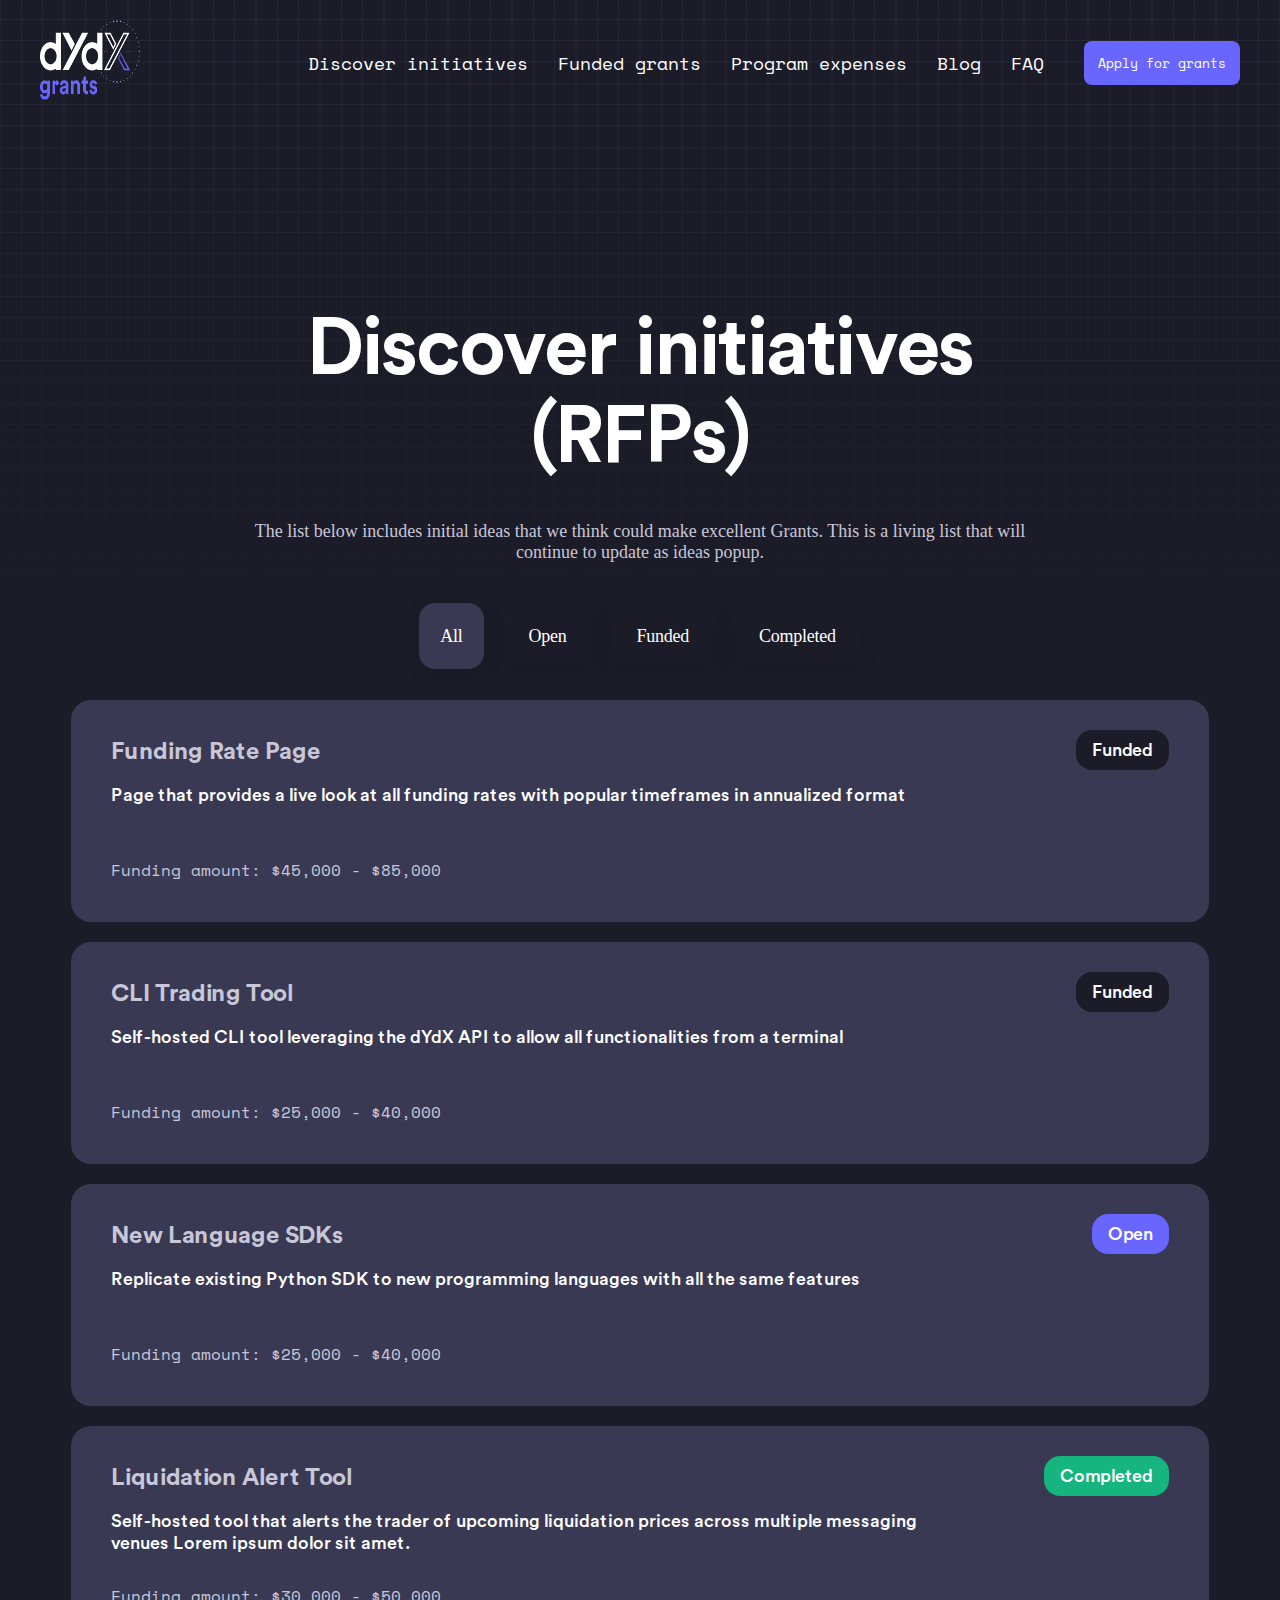
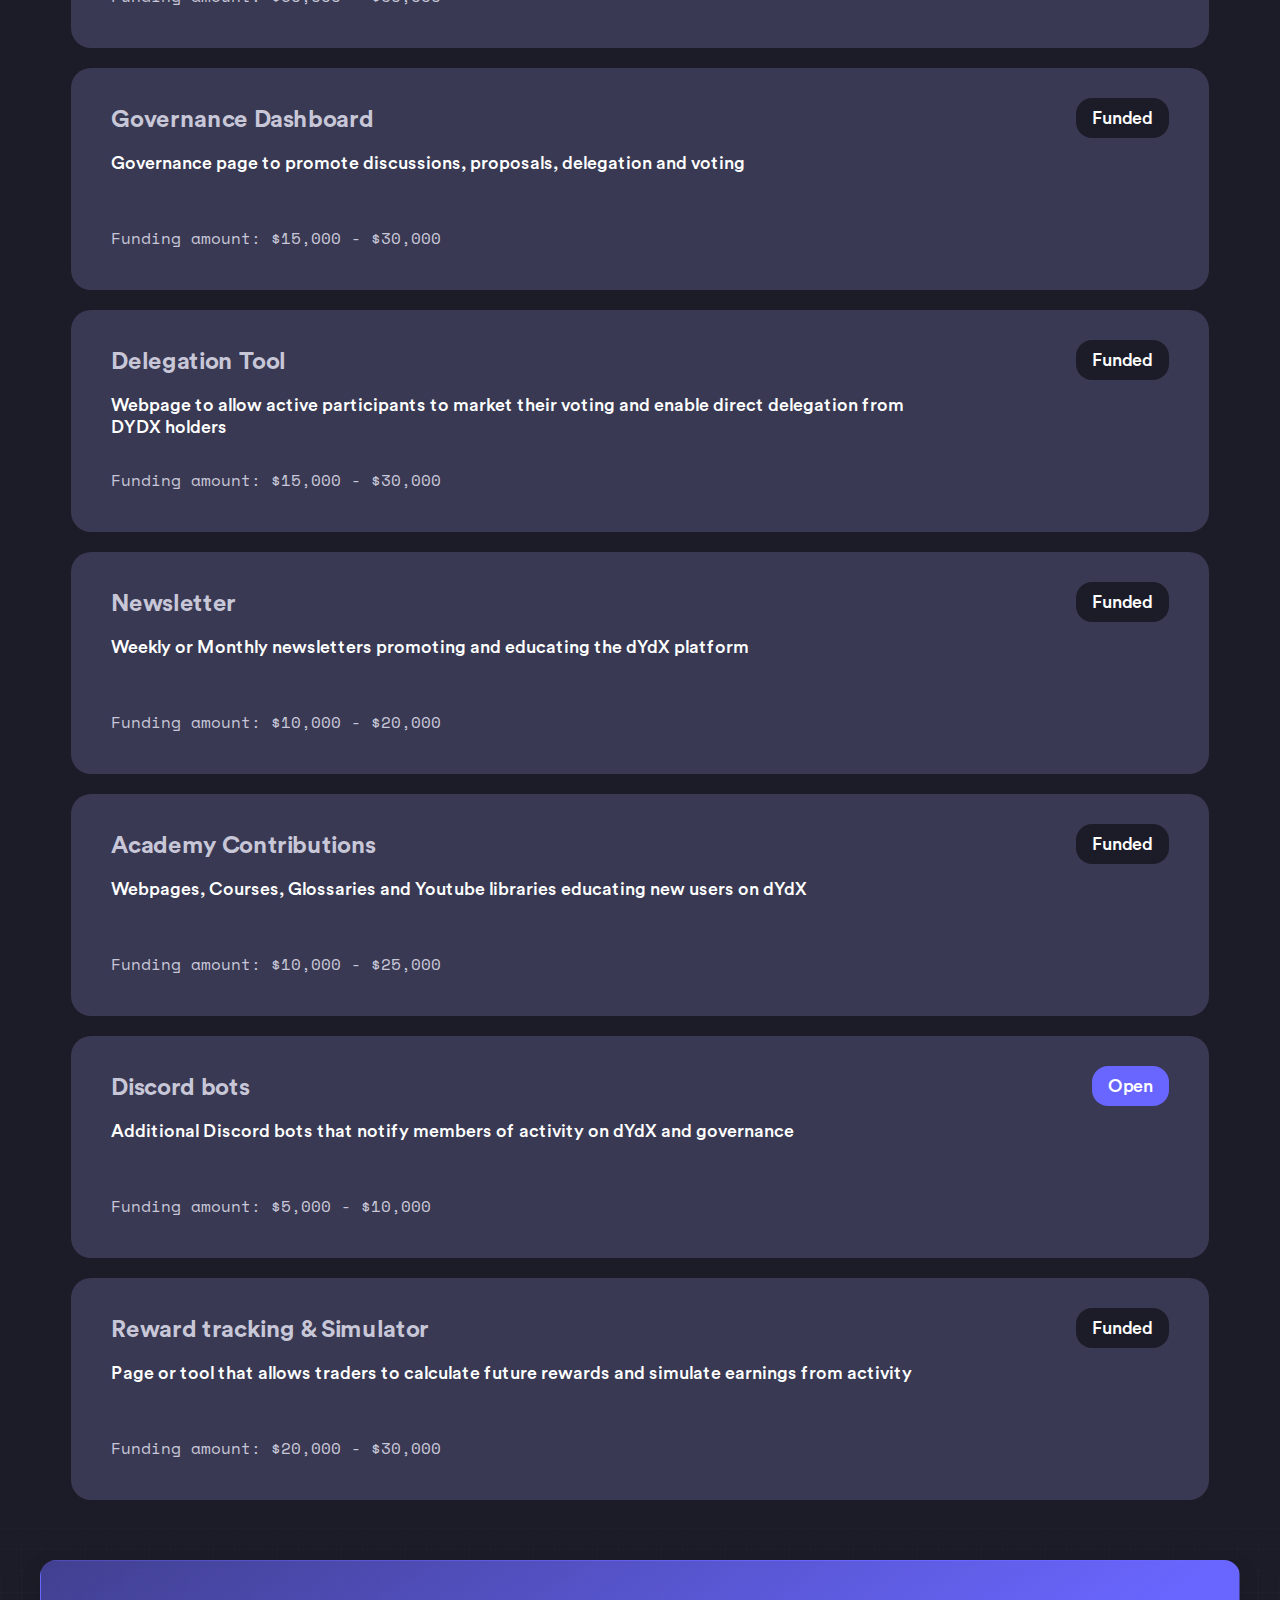
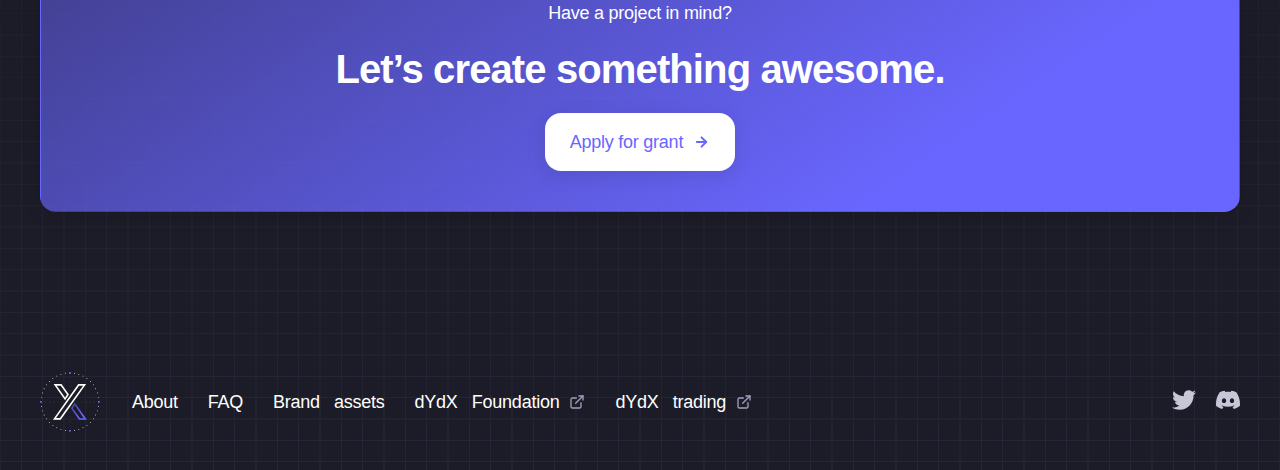
==== commit c2fdc4e4: "hamma hammasi yaxshilandi" ====
--- a/pages/about.html
+++ b/pages/about.html
@@ -236,7 +236,7 @@
                 <img src="../assets/icons/fi_external-link.svg" alt="" /></a>
             </li>
             <li>
-              <a href="#">dYdX &nbsp; trading
+              <a href="./Amirbek1.html">dYdX &nbsp; trading
                 <img src="../assets/icons/fi_external-link.svg" alt="" /></a>
             </li>
           </ul>
@@ -248,7 +248,7 @@
       </div>
     </div>
   </footer>
-
+  <button onclick="topFunction()" id="myBtn" title="Go to top"><img src="../assets/icons/up-arrow.png" alt=""></button>
   <script src="../js/app.js"></script>
 </body>
 
--- a/scss/main.css
+++ b/scss/main.css
@@ -27,6 +27,8 @@
   display: flex;
   justify-content: space-between;
   align-items: center;
+  height: -moz-fit-content;
+  height: fit-content;
 }
 header .logo {
   width: 100px;
@@ -47,6 +49,7 @@
 header nav ul {
   display: flex;
   gap: 40px;
+  margin: 0 !important;
 }
 header nav ul li {
   display: flex;
@@ -449,7 +452,7 @@
   line-height: 24px;
   letter-spacing: -0.014em;
   text-align: center;
-  color: #C8C7D8;
+  color: #c8c7d8;
   margin-bottom: 20px;
 }
 .projects-text a {
@@ -468,7 +471,7 @@
   line-height: 24px;
   letter-spacing: -0.014em;
   text-align: center;
-  color: #6966FF;
+  color: #6966ff;
   text-decoration: none;
   display: flex;
   justify-content: center;
@@ -559,7 +562,7 @@
   font-weight: 400;
   line-height: 24px;
   text-align: left;
-  color: #A59EBA;
+  color: #a59eba;
 }
 .projects .card-text h2 {
   font-family: "Circular", sans-serif;
@@ -578,7 +581,7 @@
   justify-content: start;
   margin-bottom: 16px;
   gap: 10px;
-  color: #A59EBA;
+  color: #a59eba;
 }
 .projects .card-text-funding b {
   font-family: "Space Mono", sans-serif;
@@ -586,7 +589,7 @@
   font-weight: 400;
   line-height: 24px;
   text-align: left;
-  color: #A59EBA;
+  color: #a59eba;
 }
 .projects .card-text p {
   font-family: "Circular", sans-serif;
@@ -605,7 +608,7 @@
   padding: 10px;
   width: 50px;
   height: 50px;
-  background: #FFFFFF;
+  background: #ffffff;
   border: none;
   border-radius: 100px;
   cursor: pointer;
@@ -687,7 +690,7 @@
   line-height: 24px;
   letter-spacing: -0.014em;
   text-align: center;
-  color: #C8C7D8;
+  color: #c8c7d8;
   margin-bottom: 20px;
 }
 .news-text a {
@@ -706,7 +709,7 @@
   line-height: 24px;
   letter-spacing: -0.014em;
   text-align: center;
-  color: #6966FF;
+  color: #6966ff;
   text-decoration: none;
   display: flex;
   justify-content: center;
@@ -769,7 +772,7 @@
   font-weight: 400;
   line-height: 24px;
   text-align: left;
-  color: #C8C7D8;
+  color: #c8c7d8;
 }
 .news-cards .news-card-text h4 {
   font-family: "Circular", sans-serif;
@@ -788,7 +791,7 @@
   font-weight: 400;
   line-height: 24px;
   text-align: left;
-  color: #A59EBA;
+  color: #a59eba;
 }
 
 .questions {
@@ -851,7 +854,7 @@
   line-height: 24px;
   letter-spacing: -0.014em;
   text-align: center;
-  color: #C8C7D8;
+  color: #c8c7d8;
   margin-bottom: 60px;
 }
 .questions .accordion {
@@ -896,10 +899,10 @@
   display: none;
   padding: 15px;
   background: transparent;
-  border-left: 4px solid #007BFF;
+  border-left: 4px solid #007bff;
 }
 .questions .icon {
-  color: #007BFF;
+  color: #007bff;
   font-size: 24px;
   transition: transform 0.2s ease;
 }
@@ -966,7 +969,7 @@
   line-height: 24px;
   letter-spacing: -0.014em;
   text-align: center;
-  color: #C8C7D8;
+  color: #c8c7d8;
   margin-bottom: 60px;
 }
 .application .application-process {
@@ -1101,16 +1104,379 @@
           text-decoration-skip-ink: none;
 }
 
-@keyframes extend-line {
-  0% {
-    width: 0;
-    opacity: 1;
-  }
-  100% {
-    width: 20px;
-    opacity: 1;
-  }
-}
+.amirbek {
+  height: 130px;
+}
+.amirbek .header-nav .btn:hover {
+  color: #fff;
+}
+.amirbek-text {
+  display: flex;
+  flex-direction: column;
+  justify-content: center;
+  align-items: center;
+  color: #fff;
+}
+.amirbek-text h4 {
+  font-family: "Circular", sans-serif;
+  font-size: 60px;
+  font-weight: 700;
+  line-height: 72px;
+  letter-spacing: -0.022em;
+  text-align: center;
+  text-underline-position: from-font;
+  -webkit-text-decoration-skip-ink: none;
+          text-decoration-skip-ink: none;
+  margin-top: 50px;
+  margin-bottom: 150px;
+}
+
+.amirbek-accordion {
+  width: 80%;
+  margin: 0 auto;
+  margin-bottom: 100px;
+}
+.amirbek-accordion h3 {
+  font-family: "Circular", sans-serif;
+  font-size: 24px;
+  font-weight: 700;
+  line-height: 32px;
+  letter-spacing: -0.019em;
+  text-align: left;
+  text-underline-position: from-font;
+  -webkit-text-decoration-skip-ink: none;
+          text-decoration-skip-ink: none;
+  color: #fff;
+  margin-bottom: 30px;
+}
+
+.accordion-item {
+  background-color: #1c1c28;
+  color: #fff;
+  border: 1px solid #393953;
+}
+.accordion-item .accordion-header {
+  border-bottom: 1px solid #393953;
+}
+.accordion-item .accordion-button {
+  background-color: transparent;
+  color: #fff;
+  padding: 20px 0;
+}
+.accordion-item .accordion-button::after {
+  color: #fff;
+}
+.accordion-item .accordion-button .bi {
+  color: white;
+}
+.accordion-item .accordion-body {
+  border-top: 1px solid #393953;
+  border-bottom: 1px solid #393953;
+}
+
+.accordion-flush .accordion-item .accordion-button {
+  box-shadow: none !important;
+}
+
+.accordion-button:not(.collapsed)::after {
+  background-image: none;
+  content: "+";
+  font-size: 25px;
+  transform: scale(1.1) rotate(45deg) !important;
+  transition: all 0.2s ease-in-out;
+}
+
+.accordion-button::after {
+  background-image: none;
+  content: "+";
+  font-size: 24px;
+  transform: translate(0, 0) !important;
+  transition: all 0.2s ease-in-out;
+}
+
+.header-nav-amir {
+  margin-bottom: 50px;
+}
+
+.amir-header {
+  width: 80%;
+  margin: 0 auto;
+  display: flex;
+  flex-direction: column;
+  align-items: center;
+}
+@media (max-width: 600px) {
+  .amir-header {
+    width: 90%;
+  }
+}
+.amir-header-img {
+  display: flex;
+  width: 100%;
+  height: 100%;
+}
+.amir-header-img-button {
+  margin-top: 30px;
+  cursor: pointer;
+  height: 48px;
+  padding: 12px;
+  border-radius: 100px;
+  background-color: #393953;
+}
+.amir-header-img-button img {
+  width: 24px;
+  height: 24px;
+  -o-object-fit: cover;
+     object-fit: cover;
+}
+@media (max-width: 600px) {
+  .amir-header-img-button {
+    display: none;
+  }
+}
+.amir-header-img-avatar {
+  width: 220px;
+  height: 220px;
+  margin: 0 auto;
+}
+.amir-header-text {
+  display: flex;
+  flex-direction: column;
+  gap: 20px;
+}
+.amir-header-text h3 {
+  font-family: "Circular", sans-serif;
+  font-size: 60px;
+  font-weight: 700;
+  line-height: 72px;
+  letter-spacing: -0.022em;
+  text-align: center;
+  text-underline-position: from-font;
+  -webkit-text-decoration-skip-ink: none;
+          text-decoration-skip-ink: none;
+  color: #fff;
+}
+.amir-header-text-about {
+  display: flex;
+  flex-direction: column;
+  align-items: start;
+  gap: 20px;
+}
+.amir-header-text-about b {
+  font-family: "Circular", sans-serif;
+  font-size: 24px;
+  font-weight: 700;
+  line-height: 32px;
+  letter-spacing: -0.019em;
+  text-align: start;
+  text-underline-position: from-font;
+  -webkit-text-decoration-skip-ink: none;
+          text-decoration-skip-ink: none;
+  color: #fff;
+}
+.amir-header-text-about p {
+  font-family: "Circular", sans-serif;
+  font-size: 16px;
+  font-weight: 450;
+  line-height: 24px;
+  letter-spacing: -0.011em;
+  text-align: start;
+  text-underline-position: from-font;
+  -webkit-text-decoration-skip-ink: none;
+          text-decoration-skip-ink: none;
+  color: #fff;
+}
+.amir-header-text-links {
+  display: flex;
+  flex-direction: column;
+  justify-content: start;
+  align-items: start;
+  gap: 20px;
+}
+.amir-header-text-links b {
+  font-family: "Circular", sans-serif;
+  font-size: 24px;
+  font-weight: 700;
+  line-height: 32px;
+  letter-spacing: -0.019em;
+  text-align: start;
+  text-underline-position: from-font;
+  -webkit-text-decoration-skip-ink: none;
+          text-decoration-skip-ink: none;
+  color: #fff;
+}
+.amir-header-text-links-link {
+  display: flex;
+  align-items: center;
+  justify-content: center;
+  gap: 20px;
+}
+.amir-header-text-links-link-img a {
+  padding: 8px 20px 8px 8px;
+  background-color: #393953;
+  border-radius: 100px;
+  cursor: pointer;
+  display: flex;
+  align-items: center;
+  gap: 8px;
+  color: #fff;
+}
+.amir-header-text-links-link-img a img {
+  width: 24px;
+  height: 24px;
+}
+@media (max-width: 600px) {
+  .amir-header-text-links-link {
+    width: 100%;
+    flex-wrap: wrap;
+  }
+}
+@media (max-width: 500px) {
+  .amir-header-text-links-link {
+    justify-content: start;
+    align-items: start;
+  }
+}
+
+.footer .amirbek1-footer {
+  display: none;
+}
+@media (max-width: 600px) {
+  .footer .amirbek1-footer {
+    display: block;
+  }
+  .footer .amirbek1-footer button {
+    margin: 0 auto;
+    gap: 10px;
+    margin-top: 10px;
+  }
+}
+
+.amirbek1 {
+  width: 100%;
+  margin-bottom: 60px;
+  height: auto;
+}
+@media (max-width: 850px) {
+  .amirbek1 {
+    margin-bottom: 520px;
+  }
+}
+.amirbek1 h4 {
+  margin-top: 60px;
+  margin-bottom: 40px;
+  font-family: "Circular", sans-serif;
+  font-size: 50px;
+  font-weight: 700;
+  line-height: 72px;
+  letter-spacing: -0.022em;
+  text-align: center;
+  text-underline-position: from-font;
+  -webkit-text-decoration-skip-ink: none;
+          text-decoration-skip-ink: none;
+  color: #fff;
+}
+.amirbek1-cards {
+  width: 80%;
+  height: 450px;
+  margin: 0 auto;
+  display: flex;
+  justify-content: center;
+  align-items: center;
+  gap: 30px;
+}
+@media (max-width: 850px) {
+  .amirbek1-cards {
+    flex-wrap: wrap;
+  }
+}
+.amirbek1-cards-card {
+  background-color: #393953;
+  width: calc(50% - 30px);
+  height: 100%;
+  border-radius: 10px;
+  display: flex;
+  flex-direction: column;
+  justify-content: space-between;
+  align-items: start;
+  gap: 20px;
+}
+@media (max-width: 850px) {
+  .amirbek1-cards-card {
+    width: 100%;
+  }
+}
+.amirbek1-cards-card-text {
+  width: 100%;
+  height: 100%;
+  display: flex;
+  flex-direction: column;
+  justify-content: start;
+  align-items: start;
+  gap: 20px;
+}
+.amirbek1-cards-card-text .amirbek1-img {
+  width: 100%;
+  height: 30%;
+  background-color: #232334;
+  z-index: 3;
+  border-radius: 10px;
+}
+.amirbek1-cards-card-text-header {
+  padding: 24px;
+  display: flex;
+  flex-direction: column;
+  align-items: start;
+  gap: 20px;
+}
+.amirbek1-cards-card-text-header p {
+  font-family: " Space Mono", sans-serif;
+  font-size: 16px;
+  font-weight: 400;
+  line-height: 24px;
+  text-align: left;
+  text-underline-position: from-font;
+  -webkit-text-decoration-skip-ink: none;
+          text-decoration-skip-ink: none;
+  color: #A59EBA;
+}
+.amirbek1-cards-card-text-header b {
+  font-family: "Circular", sans-serif;
+  font-size: 24px;
+  font-weight: 700;
+  line-height: 32px;
+  letter-spacing: -0.019em;
+  text-align: left;
+  text-underline-position: from-font;
+  -webkit-text-decoration-skip-ink: none;
+          text-decoration-skip-ink: none;
+  color: #fff;
+}
+.amirbek1-cards-card-text-header .amirbek1-card-text {
+  display: flex;
+  align-items: center;
+  gap: 10px;
+}
+.amirbek1-cards-card-img {
+  margin: 24px;
+  position: relative;
+}
+.amirbek1-cards-card-img img:nth-child(1) {
+  position: absolute;
+  bottom: 0;
+  left: 0;
+}
+.amirbek1-cards-card-img img:nth-child(2) {
+  position: absolute;
+  bottom: 0;
+  left: 25px;
+}
+.amirbek1-cards-card-img img:nth-child(3) {
+  position: absolute;
+  bottom: 0;
+  left: 50px;
+}
+
 header .header-title {
   width: 65%;
   margin: 0 auto;
@@ -1167,6 +1533,11 @@
   gap: 20px;
   margin-top: 40px;
   margin-bottom: 100px;
+}
+@media (max-width: 500px) {
+  header .header-title .header-title-buttons {
+    flex-direction: column;
+  }
 }
 header .header-title .header-title-buttons button {
   padding: 16px 24px;
@@ -1549,26 +1920,349 @@
     gap: 15px;
     align-items: center;
   }
-  .container .section .nav_bar .Growth, .container .section .nav_bar .Governance {
+  .container .section .nav_bar .Growth,
+  .container .section .nav_bar .Governance {
     display: none;
   }
 }
-.hero-fnt {
-  text-align: center;
+.container_1 {
+  max-width: 1380px;
+  margin: 0 auto;
+}
+.container_1 h1 {
+  margin-top: 60px;
+  font-size: 60px;
+  font-weight: 700;
+  line-height: 72px;
+  letter-spacing: -0.022em;
+  text-align: center;
+  margin-bottom: 24px;
+  color: #FFFFFF;
+}
+.container_1 .px_18 {
+  font-size: 18px;
+  font-weight: 400;
+  line-height: 24px;
+  letter-spacing: -0.014em;
+  text-align: center;
+  color: #C8C7D8;
+}
+@media (max-width: 680px) {
+  .container_1 .px_18 {
+    width: 80%;
+    margin: auto;
+  }
+}
+.container_1 h2 {
+  font-size: 40px;
+  font-weight: 700;
+  line-height: 48px;
+  letter-spacing: -0.022em;
+  text-align: center;
+  color: #FFFFFF;
+  padding: 90px 0 40px 0;
+}
+.container_1 .grid_container {
+  padding: 25px;
+  display: grid;
+  grid-template-columns: repeat(auto-fit, minmax(400px, 1fr));
+  max-width: 900px;
+  margin: auto;
+  gap: 25px;
+}
+.container_1 .grid_container .grid_item {
+  position: relative;
+  border: 1px solid #393953;
+  background-color: #232334;
+  border-radius: 16px;
+  padding: 85px 128px;
+}
+.container_1 .grid_container .grid_item:hover {
+  scale: 1.05;
+  transition: all 0.3s ease;
+  cursor: pointer;
+}
+.container_1 .grid_container .grid_item .logotip {
+  display: flex;
+  text-align: center;
+  margin: auto;
+}
+.container_1 .grid_container .grid_item .cloud {
+  position: absolute;
+  top: 16px;
+  right: 16px;
+}
+.container_1 .grid_container .item_2 {
+  background-color: #FFFFFF;
+  border: 1px solid #393953;
+  padding: 110px 128px;
+}
+.container_1 .grid_container .px_16 {
+  color: #FFFFFF;
+  font-size: 16px;
+  font-weight: 450;
+  line-height: 24px;
+  letter-spacing: -0.011em;
+  text-align: left;
+  margin-top: 24px;
+}
+.container_1 .px_40 {
+  margin-top: 80px;
+  margin-bottom: 40px;
+  font-size: 40px;
+  font-weight: 700;
+  line-height: 48px;
+  letter-spacing: -0.022em;
+  text-align: center;
+  color: #FFFFFF;
+}
+.container_1 .grid_container_1 {
+  display: flex;
+  align-items: center;
+  justify-content: center;
+  gap: 25px;
+}
+.container_1 .grid_container_1 .grid_item {
+  position: relative;
+  border: 1px solid #393953;
+  background-color: #232334;
+  border-radius: 16px;
+}
+.container_1 .grid_container_1 .grid_item:hover {
+  scale: 1.05;
+  transition: all 0.4s ease;
+  cursor: pointer;
+}
+.container_1 .grid_container_1 .grid_item .logotip {
+  display: flex;
+  text-align: center;
+  margin: auto;
+  padding: 46px 82px;
+}
+.container_1 .grid_container_1 .grid_item .cloud {
+  position: absolute;
+  top: 16px;
+  right: 16px;
+}
+.container_1 .grid_container_1 .item_2 {
+  background-color: #FFFFFF;
+  border: 1px solid #393953;
+}
+.container_1 .grid_container_1 .px_16 {
+  color: #FFFFFF;
+  font-size: 16px;
+  font-weight: 450;
+  line-height: 24px;
+  letter-spacing: -0.011em;
+  text-align: left;
+  margin-top: 24px;
+}
+.container_1 .px_20 {
+  font-size: 20px;
+  font-weight: 700;
+  line-height: 24px;
+  letter-spacing: -0.017em;
+  text-align: left;
+  margin: 80px 0 20px 0;
+  color: #FFFFFF;
+}
+.container_1 .px_16 {
+  color: #C8C7D8;
+  font-size: 16px;
+  font-weight: 400;
+  line-height: 24px;
+  letter-spacing: -0.011em;
+  text-align: left;
+}
+.container_1 .content {
+  max-width: 810px;
+  margin: auto;
+  margin-bottom: 90px;
+}
+
+@media (max-width: 880px) {
+  .container_1 .content {
+    max-width: 86%;
+    margin: auto;
+  }
+  .container_1 .grid_container_1 {
+    flex-direction: column;
+  }
+}
+footer .container .temur-footer {
+  display: none;
+}
+
+.header-faq {
+  width: 100%;
+  height: 50vh;
+}
+.header-faq .cotainer {
+  display: flex;
+  flex-direction: column;
+}
+.header-faq .hdr-faq {
+  display: flex;
+  justify-content: center;
+  align-items: center;
+  flex-direction: column;
+}
+.header-faq .hdr-faq h1 {
+  margin-bottom: 30px;
+  font-size: 40px;
   color: white;
 }
-
-.nvbr-mnu {
+.header-faq .hdr-faq-nav {
+  display: flex;
+  justify-content: center;
+  align-items: center;
+  gap: 30px;
+}
+.header-faq .hdr-faq-nav a {
+  color: white;
   text-decoration: none;
-  text-align: center;
+}
+
+.faq-sec {
+  width: 100%;
+  height: auto;
+}
+.faq-sec-cards {
+  width: 80%;
+  margin: 0 auto;
+  display: flex;
+  justify-content: center;
+  align-items: center;
+  flex-wrap: wrap;
+  gap: 20px;
+  margin-bottom: 20px;
+}
+.faq-sec-cards-card {
+  width: 100%;
+  padding: 20px;
+  display: flex;
+  flex-direction: column;
+  background-color: #393953;
+  border-radius: 10px;
+}
+.faq-sec-cards-card h2 {
+  margin-bottom: 10px;
   color: rgb(255, 255, 255);
-  margin-bottom: 50px;
-}
-
-.box {
-  width: 700px;
-  height: 130px;
-  background-color: 255;
+}
+.faq-sec-cards-card p {
+  display: flex;
+  justify-content: end;
+  margin-top: -20px;
+  color: white;
+}
+.faq-sec-cards-card h4 {
+  color: white;
+}
+.faq-sec-cards .faq-text h3 {
+  color: white;
+}
+
+.faq-content {
+  width: 100%;
+  height: auto;
+}
+@media (max-width: 500px) {
+  .faq-content {
+    margin-top: 200px;
+  }
+}
+.faq-content .faq-cards {
+  padding: 24px;
+  width: 80%;
+  margin: 0 auto;
+  display: flex;
+  flex-direction: column;
+  justify-content: center;
+  align-items: start;
+  gap: 20px;
+}
+@media (max-width: 500px) {
+  .faq-content .faq-cards {
+    width: 95%;
+  }
+}
+.faq-content .faq-cards .faq-card {
+  width: 100%;
+  padding: 20px;
+  display: flex;
+  align-items: start;
+  justify-content: center;
+  background-color: #393953;
+  border-radius: 16px;
+}
+.faq-content .faq-cards .faq-card-text {
+  width: 80%;
+  margin: 0 auto;
+}
+.faq-content .faq-cards .faq-card-text h3 {
+  font-family: "Circular", sans-serif;
+  font-size: 20px;
+  font-weight: 700;
+  line-height: 24px;
+  letter-spacing: -0.017em;
+  text-align: left;
+  text-underline-position: from-font;
+  -webkit-text-decoration-skip-ink: none;
+          text-decoration-skip-ink: none;
+  color: #fff;
+  margin-bottom: 8px;
+}
+.faq-content .faq-cards .faq-card-text p {
+  font-family: "Space Mono", sans-serif;
+  font-size: 16px;
+  font-weight: 400;
+  line-height: 24px;
+  text-align: left;
+  text-underline-position: from-font;
+  -webkit-text-decoration-skip-ink: none;
+          text-decoration-skip-ink: none;
+  color: #C8C7D8;
+  margin-bottom: 16px;
+}
+.faq-content .faq-cards .faq-card-text b {
+  font-family: "Circular", sans-serif;
+  font-size: 16px;
+  font-weight: 450;
+  line-height: 24px;
+  letter-spacing: -0.011em;
+  text-align: left;
+  text-underline-position: from-font;
+  -webkit-text-decoration-skip-ink: none;
+          text-decoration-skip-ink: none;
+  color: #fff;
+}
+.faq-content .faq-cards .faq-card-price {
+  width: 20%;
+  display: flex;
+  justify-content: end;
+  align-items: center;
+  gap: 10px;
+}
+.faq-content .faq-cards .faq-card-price p {
+  font-family: "Space Mono", sans-serif;
+  font-size: 16px;
+  font-weight: 400;
+  line-height: 24px;
+  text-align: right;
+  text-underline-position: from-font;
+  -webkit-text-decoration-skip-ink: none;
+          text-decoration-skip-ink: none;
+  color: #fff;
+}
+.faq-content .faq-cards .faq-card-price img {
+  width: 20px;
+  height: 20px;
+  cursor: pointer;
+}
+@media (max-width: 700px) {
+  .faq-content .faq-cards .faq-card-price span {
+    display: none;
+  }
 }
 
 .footer {
@@ -1670,6 +2364,7 @@
   display: flex;
   justify-content: start;
   align-items: center;
+  align-items: center;
   gap: 32px;
 }
 @media (max-width: 1000px) {
@@ -1688,6 +2383,7 @@
   width: 92.5%;
   display: flex;
   align-items: center;
+  align-items: center;
   justify-content: space-between;
   gap: 20px;
   flex-wrap: wrap;
@@ -1702,11 +2398,13 @@
 .footer-text-links ul {
   display: flex;
   gap: 30px;
+  margin: 0 !important;
   flex-wrap: wrap;
 }
 @media (max-width: 700px) {
   .footer-text-links ul {
     flex-direction: column;
+    padding-left: 0 !important;
     gap: 20px;
   }
 }
@@ -1763,4 +2461,27 @@
 
 body {
   background-color: #1c1c28;
+}
+
+#myBtn {
+  display: none;
+  position: fixed;
+  bottom: 20px;
+  right: 30px;
+  z-index: 99;
+  border: none;
+  outline: none;
+  background: linear-gradient(325.79deg, #6966FF 24.5%, rgba(105, 102, 255, 0.36) 117.69%);
+  cursor: pointer;
+  padding: 10px;
+  border-radius: 10px;
+  font-size: 18px;
+}
+#myBtn img {
+  width: 30px;
+  height: 30px;
+}
+
+#myBtn:hover {
+  background: linear-gradient(325.79deg, rgba(105, 102, 255, 0.36) 24.5%, rgb(105, 102, 255) 117.69%);
 }/*# sourceMappingURL=main.css.map */